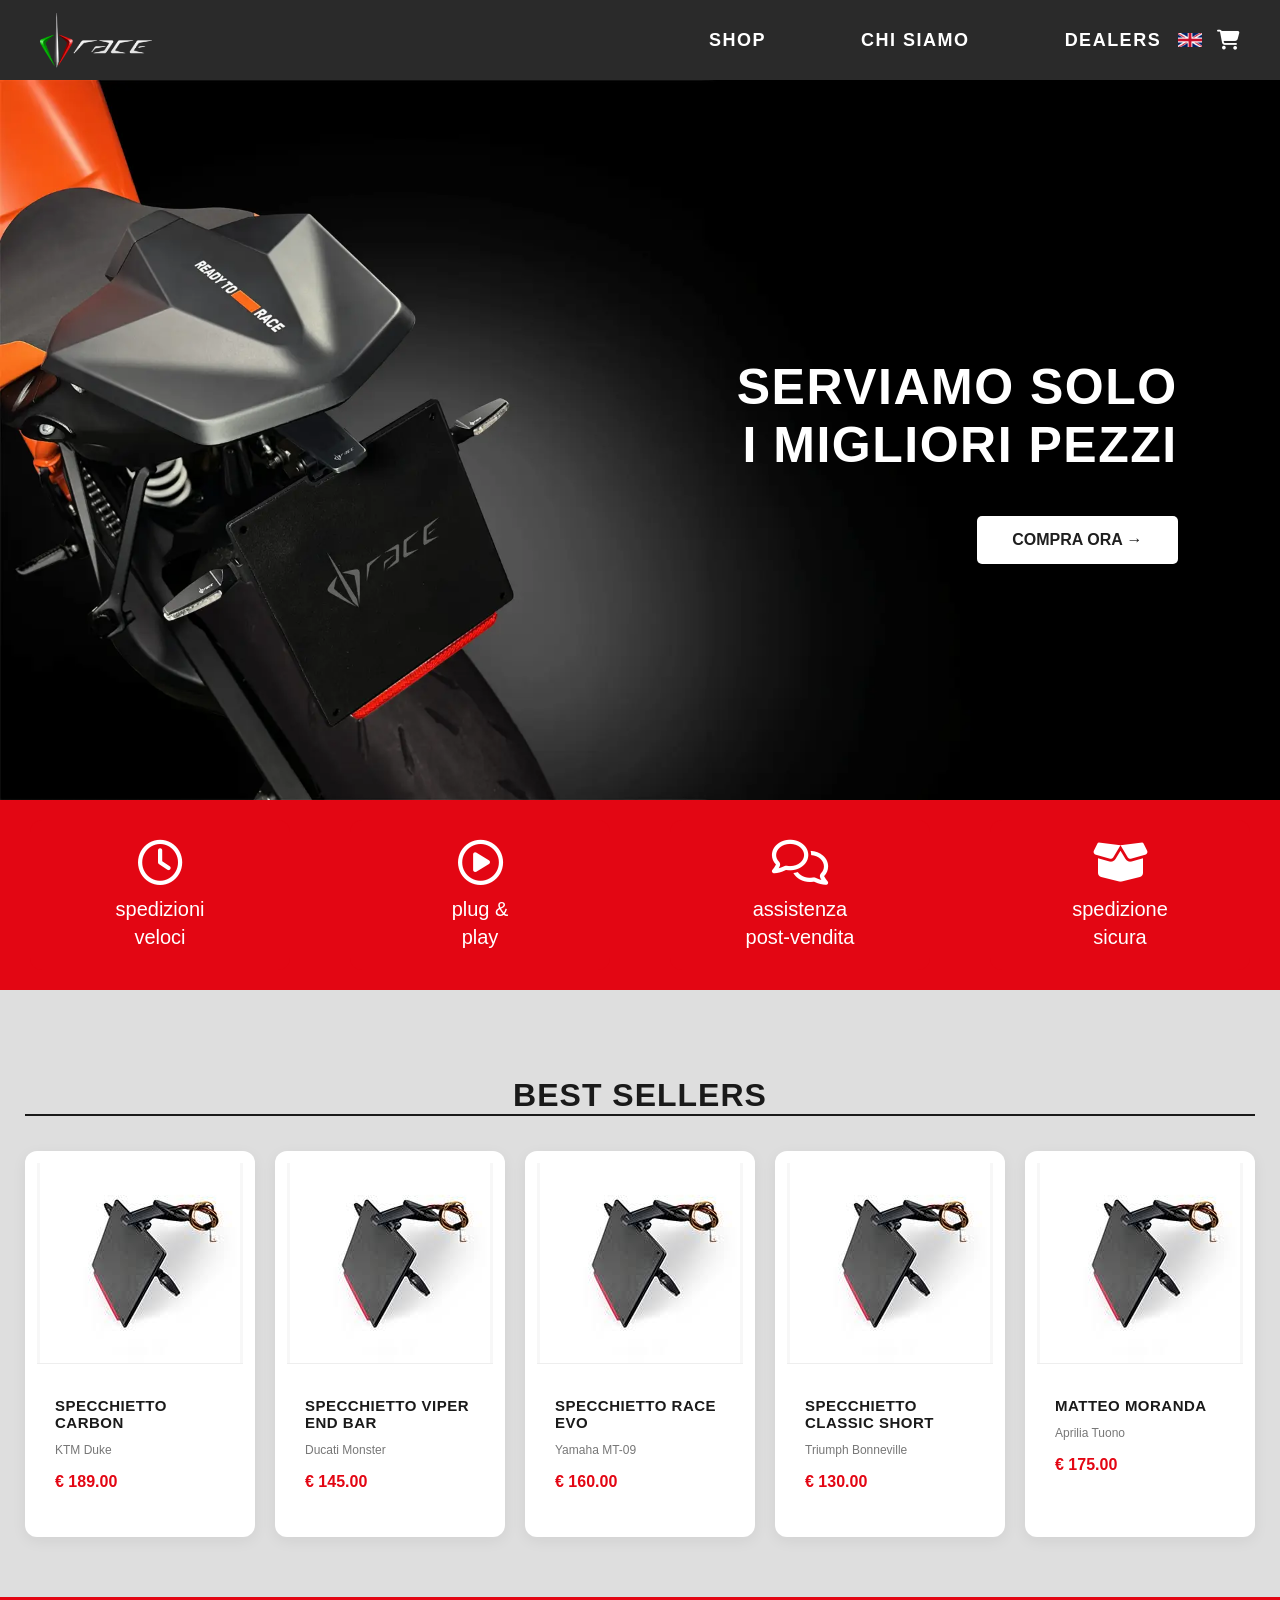
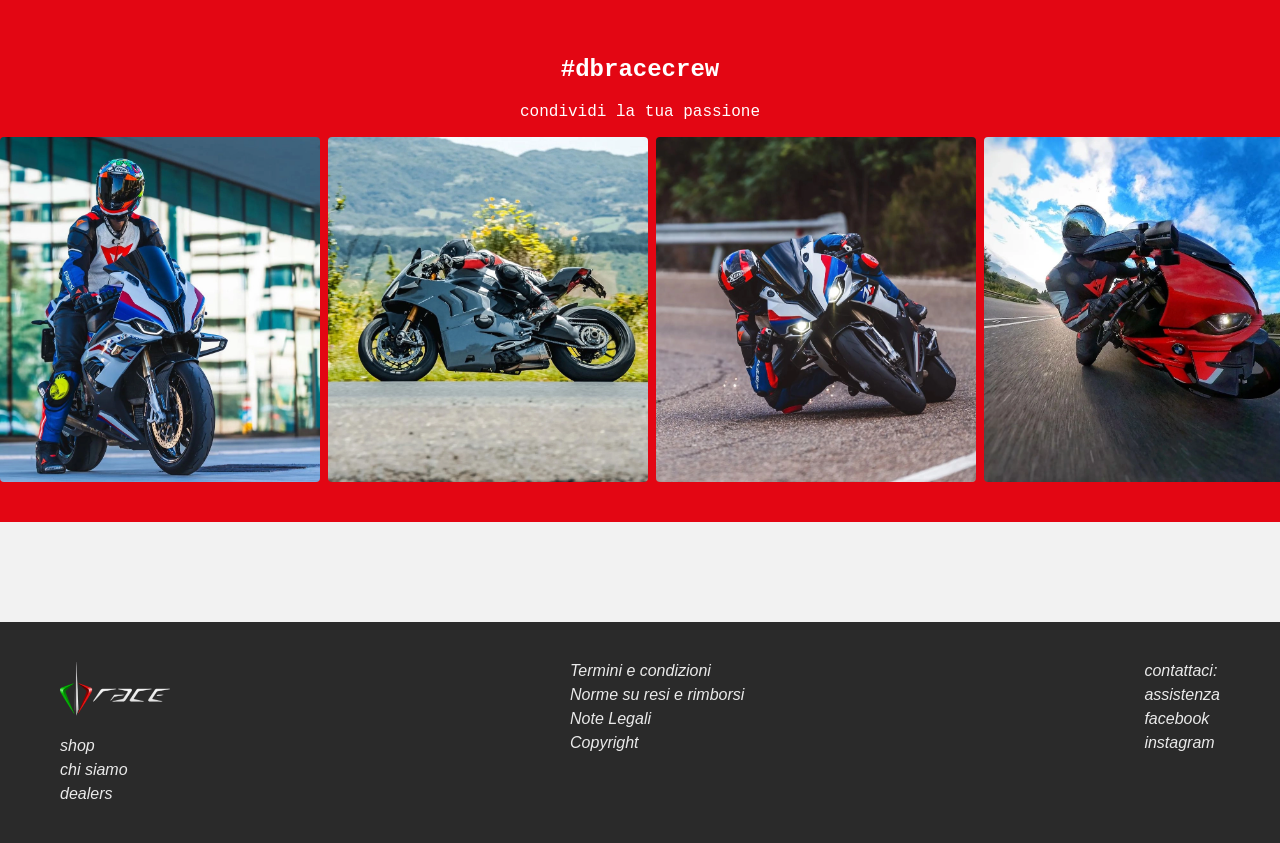
==== index.html @ 9251fe2c "Update index.html" ====
<!DOCTYPE html>
<html lang="it">

<head>
    <meta charset="UTF-8">
    <meta name="viewport" content="width=device-width, initial-scale=1.0">
    <title>DB Race Store</title>
    <link rel="stylesheet" href="style.css">
    <link rel="stylesheet" href="https://cdnjs.cloudflare.com/ajax/libs/font-awesome/6.5.1/css/all.min.css">
</head>
<style>
    /* --- BEST SELLERS (COMPLETAMENTE OTTIMIZZATI) --- */
    .best-sellers {
        background-color: #DEDEDE;
        padding: 60px 25px;
    }

    .container {
        max-width: 1600px;
        margin: 0 auto;
    }

    .best-sellers h2 {
        font-size: 32px;
        margin-bottom: 35px;
        color: #1A1A1A;
        font-weight: 800;
        text-transform: uppercase;
        letter-spacing: 1px;
        text-align: center;
        border-bottom: solid 2px;
    }

    .products-grid {
        display: grid;
        grid-template-columns: repeat(5, 1fr);
        gap: 20px;
        /* Spazio più ampio tra le card */
    }

    @media (max-width: 1024px) {
        .products-grid {
            grid-template-columns: repeat(3, 1fr);
        }
    }

    @media (max-width: 768px) {
        .products-grid {
            grid-template-columns: repeat(2, 1fr);
        }

        .hero-overlay {
            background: rgba(0, 0, 0, 0.7);
            justify-content: center;
            padding: 0;
        }

        .hero-content {
            text-align: center;
        }
    }

    .product-card {
        background-color: #FFFFFF;
        border-radius: 12px;
        /* Angoli più morbidi e moderni */
        padding: 12px;
        /* Aggiunge spazio interno per non far toccare i bordi esterni */
        display: flex;
        flex-direction: column;
        overflow: hidden;
        box-shadow: 0 4px 15px rgba(0, 0, 0, 0.06);
        /* Ombra più sfumata e realistica */
        transition: transform 0.3s cubic-bezier(0.25, 0.46, 0.45, 0.94), box-shadow 0.3s ease;
    }

    /* Effetto di sollevamento premium al passaggio del mouse */
    .product-card:hover {
        transform: translateY(-6px);
        box-shadow: 0 12px 24px rgba(0, 0, 0, 0.12);
    }

    .product-img {
        height: 200px;
        background-color: #F7F7F7;
        display: flex;
        align-items: center;
        justify-content: center;
        border-bottom: 1px solid #EEEEEE;
        overflow: hidden;
        /* Importante per non far uscire l'immagine */
    }

    .product-img img {
        max-width: 100%;
        max-height: 100%;
        object-fit: contain;
    }

    .product-info {
        padding: 18px;
        /* Più spazio interno per far respirare i testi */
    }

    .color-dots {
        display: flex;
        gap: 6px;
        margin-bottom: 12px;
    }

    .dot {
        width: 11px;
        height: 11px;
        border-radius: 50%;
        display: inline-block;
        cursor: pointer;
        border: 1px solid rgba(0, 0, 0, 0.1);
        transition: transform 0.2s ease;
    }

    .dot:hover {
        transform: scale(1.2);
    }

    .dot.red {
        background-color: #E30613;
    }

    /* Sincronizzato con il tuo rosso ufficiale */
    .dot.grey {
        background-color: #888888;
    }

    .dot.lightgrey {
        background-color: #DDDDDD;
    }

    .dot.blue {
        background-color: #5AC8FA;
    }


    .product-info h3 {
        font-size: 15px;
        text-transform: uppercase;
        /* Portato in uppercase per un look racing più aggressivo */
        font-weight: 700;
        color: #1A1A1A;
        margin-bottom: 4px;
        letter-spacing: 0.5px;
    }

    .product-info .subtitle {
        font-size: 12px;
        color: #777777;
        margin-bottom: 14px;
        font-weight: 500;
    }

    .product-info .price {
        font-size: 16px;
        /* Prezzo più grande e visibile */
        font-weight: 800;
        color: #E30613;
        /* Colore del prezzo abbinato al brand */
    }

    /* COMMUNITY */

    .community {
        background: #E30613;
        text-align: center;
        padding: 40px 0;
        overflow: hidden;
    }

    .community h2 {
        font-family: 'Courier New', Courier, monospace;
    }

    .community p {
        font-family: 'Courier New', Courier, monospace;
        color: #fff;
    }

    .carousel {
        width: 100%;
        overflow: hidden;
    }

    .carousel-track {
        display: flex;
        gap: 8px;
        width: max-content;
        animation: scroll 30s linear infinite;
    }

    .carousel-track img {
        width: 320px;
        height: 345px;
        object-fit: cover;
        border-radius: 4px;
        flex-shrink: 0;
    }

    @keyframes scroll {
        from {
            transform: translateX(0);
        }

        to {
            transform: translateX(-25%);
        }
    }
</style>

<body>

    <!-- HEADER -->
    <header>
        <a href="/"><img src="immagini/dbracelogo.png" alt="DB Race"></a>
        <nav>
            <a href="shop.html">SHOP</a>
            <a href="whoweare.html">CHI SIAMO</a>
            <a href="dealersPage.html">DEALERS</a>
        </nav>

        <div class="header-icons">
            <img src="immagini/bandiera-inglese.png" alt="EN">
            <i class="fa-solid fa-cart-shopping"></i>
        </div>
    </header>

    <!-- HERO -->
    <section class="hero">
        <div class="hero-overlay">
            <h1>
                SERVIAMO SOLO<br>
                I MIGLIORI PEZZI
            </h1>

            <a href="shop.html" class="hero-btn">
                COMPRA ORA →
            </a>
        </div>
    </section>

    <!-- FEATURES -->
    <section class="features">

        <div class="feature">
            <div class="feature-inner">

                <div class="feature-front">
                    <i class="fa-regular fa-clock"></i>
                    <p>spedizioni<br>veloci</p>
                </div>

                <div class="feature-back">
                    <p>Effettuiamo spedizioni in tutto il mondo con i migliori corrieri. Tutta la merce in stock viene
                        spedita entro le 36 ore dall'ordine.</p>
                </div>

            </div>
        </div>

        <div class="feature">
            <div class="feature-inner">

                <div class="feature-front">
                    <i class="fa-regular fa-circle-play"></i>
                    <p>plug &<br>play</p>
                </div>

                <div class="feature-back">
                    <p>Tutti i nostri prodotti sono perfettamente intercambiabili con gli originali.</p>
                </div>

            </div>
        </div>

        <div class="feature">
            <div class="feature-inner">

                <div class="feature-front">
                    <i class="fa-regular fa-comments"></i>
                    <p>assistenza<br>post-vendita</p>
                </div>

                <div class="feature-back">
                    <p>Tutta l'assistenza post vendita viene gestita direttamente dalla sede DB Race in Italia.</p>
                </div>

            </div>
        </div>

        <div class="feature">
            <div class="feature-inner">

                <div class="feature-front">
                    <i class="fa-solid fa-box-open"></i>
                    <p>spedizione<br>sicura</p>
                </div>

                <div class="feature-back">
                    <p>Tutte le nostre spedizioni, nazionale ed internazionale, sono affidate a corrieri con sistema di
                        tracciamento ed assicurazione sulla merce.</p>
                </div>

            </div>
        </div>
    </section>

    <section class="best-sellers">
        <div class="container">
            <h2>BEST SELLERS</h2>
            <div class="products-grid" id="best-sellers-container"></div>
        </div>
    </section>

    <!-- INSTAGRAM -->
    <section class="community">

        <h2>#dbracecrew</h2>
        <p>condividi la tua passione</p>

        <div class="carousel">
            <div class="carousel-track">

                <img src="immagini/fotodb1.webp" alt="">
                <img src="immagini/fotodb2.webp" alt="">
                <img src="immagini/fotodb3.webp" alt="">
                <img src="immagini/fotodb4.webp" alt="">
                <img src="immagini/fotodb5.webp" alt="">
                <img src="immagini/fotodb6.webp" alt="">
                <img src="immagini/fotodb7.webp" alt="">

                <!-- Duplico le immagini per creare il loop infinito -->
                <img src="immagini/fotodb1.webp" alt="">
                <img src="immagini/fotodb2.webp" alt="">
                <img src="immagini/fotodb3.webp" alt="">
                <img src="immagini/fotodb4.webp" alt="">
                <img src="immagini/fotodb5.webp" alt="">
                <img src="immagini/fotodb6.webp" alt="">
                <img src="immagini/fotodb7.webp" alt="">

            </div>
        </div>

    </section>

    <!-- SPACER -->
    <section class="white-space"></section>

    <!-- FOOTER -->
    <footer>
        <div class="footer-col">
            <img src="immagini/dbracelogo.png" alt="DB Race Logo">
            <a href="#">shop</a>
            <a href="#">chi siamo</a>
            <a href="#">dealers</a>
        </div>

        <div class="footer-col">
            <a href="#">Termini e condizioni</a>
            <a href="#">Norme su resi e rimborsi</a>
            <a href="#">Note Legali</a>
            <a href="#">Copyright</a>
        </div>

        <div class="footer-col">
            <span class="footer-title">contattaci:</span>
            <a href="#">assistenza</a>
            <a href="#">facebook</a>
            <a href="#">instagram</a>
        </div>
    </footer>

</body>
<script>
    window.addEventListener('DOMContentLoaded', () => {
        fetch('bestseller.json')
            .then(res => res.json())
            .then(data => {
                const bestSellers = data.slice(0, 5);
                const container = document.getElementById('best-sellers-container');

                bestSellers.forEach(p => {
                    const card = document.createElement('div');
                    card.className = 'product-card';
                    
                    // Inseriamo l'immagine come tag <img> dinamico
                    card.innerHTML = `
                        <a href="prodotto.html?id=${p.numero}&source=bestseller" style="text-decoration:none; color:inherit;">
                            <div class="product-img">
                                <img src="${p.immagine}" alt="${p.nome}" onerror="this.src='https://via.placeholder.com/200x180?text=No+Img'">
                            </div>
                            <div class="product-info">
                                <h3>${p.nome}</h3>
                                <p class="subtitle">${p.marca} ${p.modello}</p>
                                <p class="price">€ ${p.prezzo.toFixed(2)}</p>
                            </div>
                        </a>
                    `;
                    container.appendChild(card);
                });
            })
            .catch(err => console.error("Errore caricamento:", err));
    });
</script>
</html>
---- style.css ----
body {
    margin: 0;
    padding: 0;
    background: #1F1F1F;
    color: #FFFFFF;
    font-family: 'Barlow Condensed', sans-serif;
}

/* HEADER */

header {
    position: sticky;
    top: 0;
    z-index: 1000;
    background: #2A2A2A;
    height: 80px;
    display: flex;
    align-items: center;
    justify-content: space-between;
    padding: 0 40px;
}

/* LOGO */

header img {
    width: auto;
    height: 55px;
    display: block;
}

/* MENU */

nav {
    display: flex;
    flex-direction: row;
    padding-left: 45%;
    gap: 95px;
}

nav a {
    font-family: 'Barlow Condensed', sans-serif;
    font-weight: 700;             
    font-size: 18px;              
    letter-spacing: 1.5px;        
    text-transform: uppercase;    
    color: #FFFFFF;
    text-decoration: none;
    transition: 0.3s;
}
nav a:hover {
    color: #E30613;
}

/* ICONE */

.header-icons {
    display: flex;
    align-items: center;
    gap: 15px;
}

.header-icons img {
    width: 24px;
    height: auto;
    gap: 20px;
}

.header-icons i {
    color: #FFFFFF;
    font-size: 20px;
    cursor: pointer;
    transition: 0.3s;
}

.header-icons i:hover {
    color: #E30613;
}

/* HERO */

.hero {
    width: 100%;
    height: 80vh;
    min-height: 500px;
    background-image: url("immagini/porta-targa-ktm.png");
    background-size: cover;
    background-position: center;
    background-repeat: no-repeat;
    position: relative;
}

.hero-overlay {
    position:absolute;
    inset: 0;
    display: flex;
    flex-direction: column;
    justify-content: center;
    align-items: flex-end;
    text-align: right;
    padding-right: 8%;
    color: #FFFFFF;
}

.hero-overlay h1 {
    font-size: 50px;
    max-width: 600px;
    font-weight: 700;                         
    letter-spacing: 1.5px;
    font-family: 'Barlow Condensed', sans-serif;
}

.hero-btn {
    display: inline-block;
    padding: 15px 35px;
    background: #FFFFFF;
    color: #1F1F1F;
    text-decoration: none;
    font-weight: 600;
    border-radius: 5px;
    transition: .1ms;
}

.hero-btn:hover {
    background: #E30613;
    color: #FFFFFF;
}

/* FEATURES */

.features {
    background: #E30613;
    display: flex;
    justify-content: space-around;
    padding: 10px 10px;
}

.feature {
    text-align: center;
}

.feature i {
    font-size: 50px;
    color: #FFFFFF;
}

.feature p {
    font-size: 20px;
    line-height: 1.4;
    color: #FFFFFF;
}.features {
    background: #E30613;
    display: flex;
    justify-content: space-around;
    padding: 20px 10px;
    gap: 20px;
    flex-wrap: wrap;
}

/* CARD */
.feature {
    width: 260px;
    height: 150px;
    perspective: 1000px;
}

/* CONTENITORE FLIP */
.feature-inner {
    position: relative;
    width: 100%;
    height: 100%;
    transition: transform .6s;
    transform-style: preserve-3d;
}

/* HOVER FLIP */
.feature:hover .feature-inner {
    transform: rotateY(180deg);
}

/* FACCIA FRONTE/RETRO */
.feature-front,
.feature-back {
    position: absolute;
    width: 100%;
    height: 100%;
    backface-visibility: hidden;

    display: flex;
    flex-direction: column;
    justify-content: center;
    align-items: center;

    border-radius: 12px;
    color: white;
    text-align: center;
}

/* FRONTE */
.feature-front {
    background: #E30613;
}

/* RETRO */
.feature-back {
    background: #b805114d;
    transform: rotateY(180deg);
    padding: 15px;
    box-sizing: border-box;
}

/* ICONE */
.feature-front i {
    font-size: 45px;
    margin-bottom: 10px;
}

/* TESTI */
.feature-front p,
.feature-back p {
    margin: 0;
}

/* WHITE SECTION */

.white-space {
    background: #F2F2F2;
    height: 100px;
}

/* FOOTER */

footer {
    background: #2A2A2A;
    padding: 40px 60px;
    display: flex;
    justify-content: space-between;
    font-family: sans-serif;
}

.footer-col {
    display: flex;
    flex-direction: column;
    gap: 6px;
    text-align: left;
}

.footer-col img {
    width: 110px;
    height: auto;
    margin-bottom: 15px;
}

.footer-col a,
.footer-col .footer-title {
    color: #FFFFFF;
    text-decoration: none;
    font-size: 16px;
    font-style: italic;
    opacity: 0.9;
}

.footer-col a:hover {
    color: #E30613;
    opacity: 1;
    text-decoration: underline;
}

/* RESPONSIVE */

@media (max-width:768px) {

    .hero {
        height: 60vh;
        min-height: 400px;
    }

    .hero-overlay h1 {
        font-size: 2rem;
    }

    .hero-btn {
        padding: 12px 24px;
    }
}
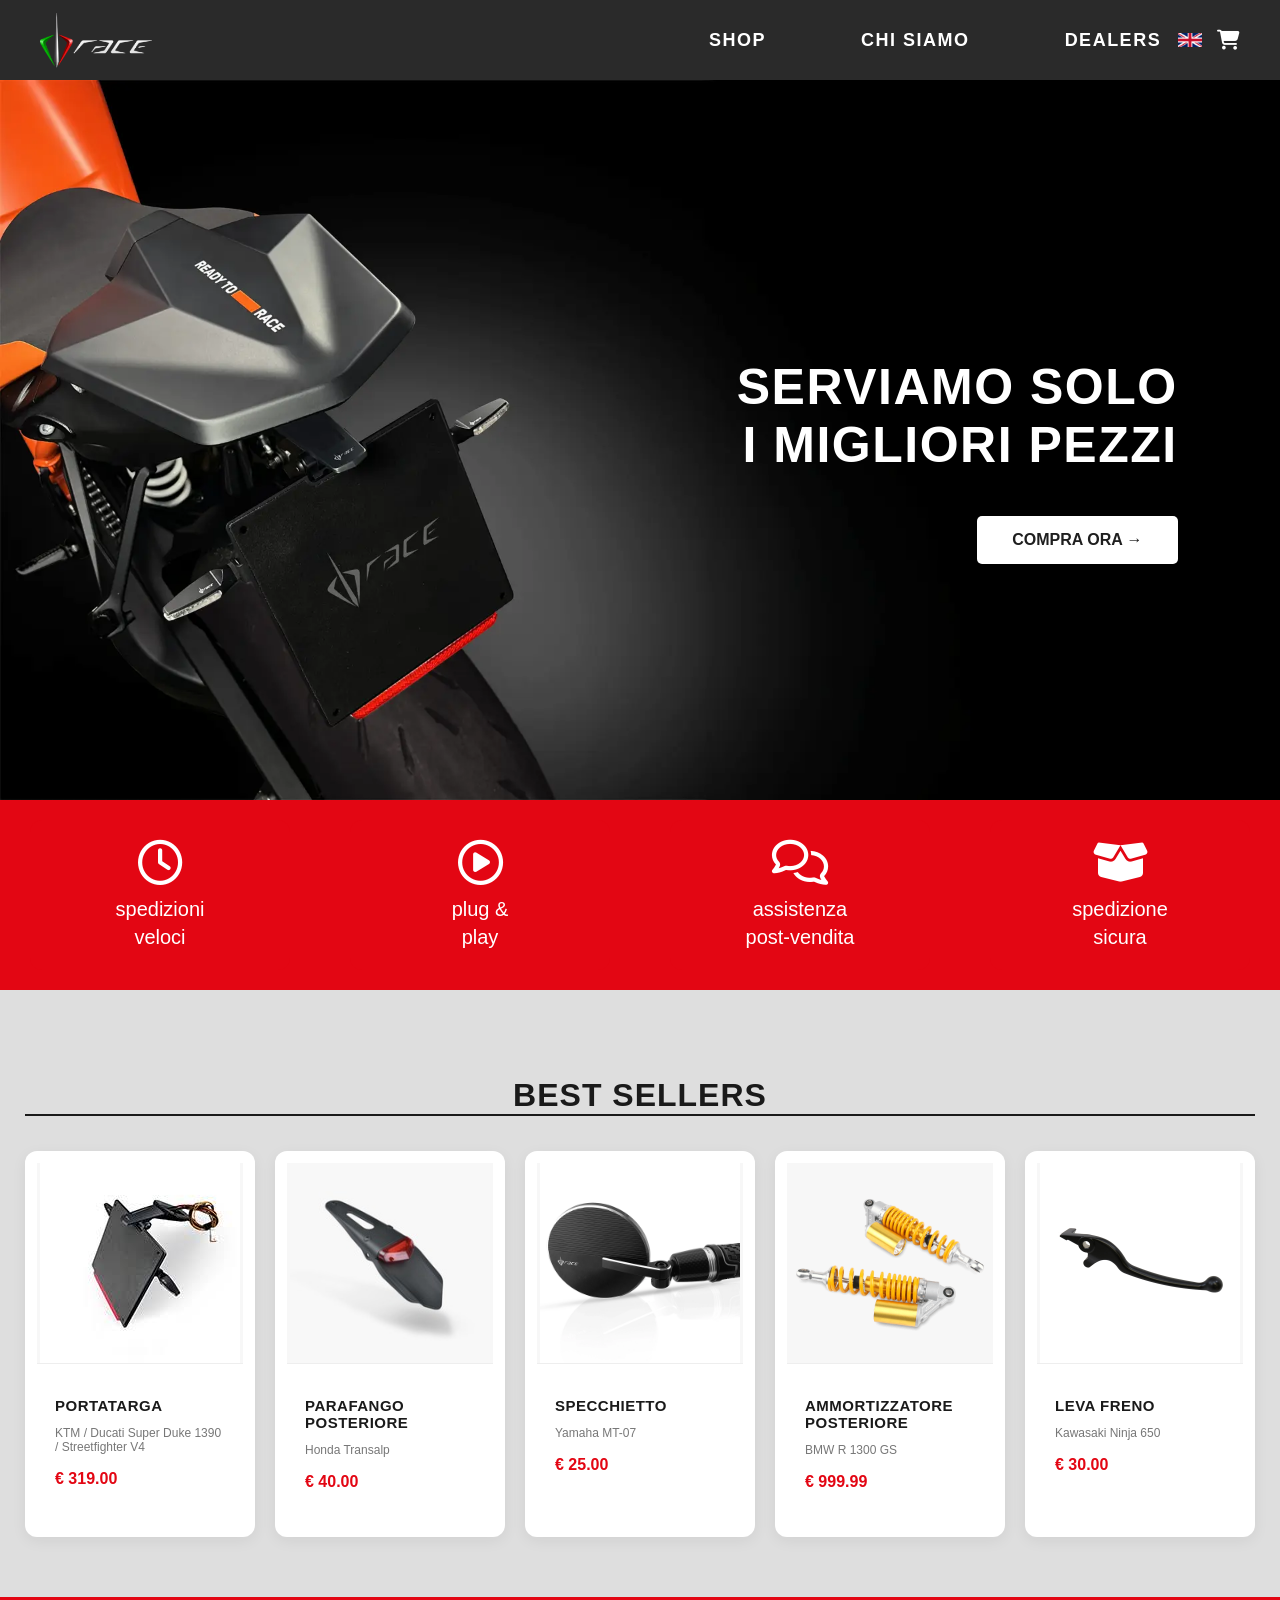
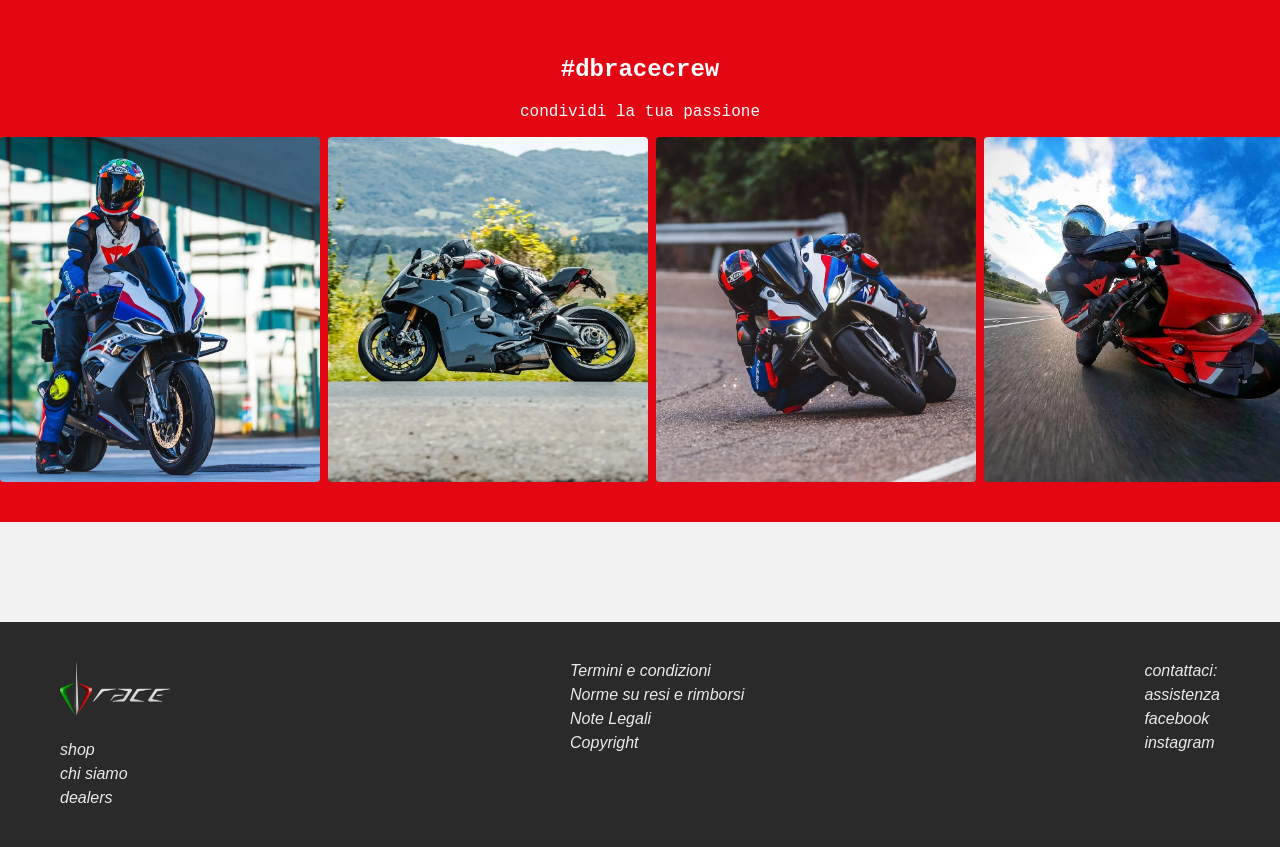
==== commit 031f87fe: "Refactor index.html structure and styles" ====
--- a/index.html
+++ b/index.html
@@ -9,209 +9,196 @@
     <link rel="stylesheet" href="https://cdnjs.cloudflare.com/ajax/libs/font-awesome/6.5.1/css/all.min.css">
 </head>
 <style>
-    /* --- BEST SELLERS (COMPLETAMENTE OTTIMIZZATI) --- */
-    .best-sellers {
-        background-color: #DEDEDE;
-        padding: 60px 25px;
-    }
-
-    .container {
-        max-width: 1600px;
-        margin: 0 auto;
-    }
-
-    .best-sellers h2 {
-        font-size: 32px;
-        margin-bottom: 35px;
-        color: #1A1A1A;
-        font-weight: 800;
-        text-transform: uppercase;
-        letter-spacing: 1px;
+/* --- BEST SELLERS (COMPLETAMENTE OTTIMIZZATI) --- */
+.best-sellers {
+    background-color: #DEDEDE;
+    padding: 60px 25px;
+}
+
+.container {
+    max-width: 1600px;
+    margin: 0 auto;
+}
+
+.best-sellers h2 {
+    font-size: 32px;
+    margin-bottom: 35px;
+    color: #1A1A1A;
+    font-weight: 800;
+    text-transform: uppercase;
+    letter-spacing: 1px;
+    text-align: center;
+    border-bottom: solid 2px;
+}
+
+.products-grid {
+    display: grid;
+    grid-template-columns: repeat(5, 1fr);
+    gap: 20px;
+}
+
+@media (max-width: 1024px) {
+    .products-grid {
+        grid-template-columns: repeat(3, 1fr);
+    }
+}
+
+@media (max-width: 768px) {
+    .products-grid {
+        grid-template-columns: repeat(2, 1fr);
+    }
+
+    .hero-overlay {
+        background: rgba(0, 0, 0, 0.7);
+        justify-content: center;
+        padding: 0;
+    }
+
+    .hero-content {
         text-align: center;
-        border-bottom: solid 2px;
-    }
-
-    .products-grid {
-        display: grid;
-        grid-template-columns: repeat(5, 1fr);
-        gap: 20px;
-        /* Spazio più ampio tra le card */
-    }
-
-    @media (max-width: 1024px) {
-        .products-grid {
-            grid-template-columns: repeat(3, 1fr);
-        }
-    }
-
-    @media (max-width: 768px) {
-        .products-grid {
-            grid-template-columns: repeat(2, 1fr);
-        }
-
-        .hero-overlay {
-            background: rgba(0, 0, 0, 0.7);
-            justify-content: center;
-            padding: 0;
-        }
-
-        .hero-content {
-            text-align: center;
-        }
-    }
-
-    .product-card {
-        background-color: #FFFFFF;
-        border-radius: 12px;
-        /* Angoli più morbidi e moderni */
-        padding: 12px;
-        /* Aggiunge spazio interno per non far toccare i bordi esterni */
-        display: flex;
-        flex-direction: column;
-        overflow: hidden;
-        box-shadow: 0 4px 15px rgba(0, 0, 0, 0.06);
-        /* Ombra più sfumata e realistica */
-        transition: transform 0.3s cubic-bezier(0.25, 0.46, 0.45, 0.94), box-shadow 0.3s ease;
-    }
-
-    /* Effetto di sollevamento premium al passaggio del mouse */
-    .product-card:hover {
-        transform: translateY(-6px);
-        box-shadow: 0 12px 24px rgba(0, 0, 0, 0.12);
-    }
-
-    .product-img {
-        height: 200px;
-        background-color: #F7F7F7;
-        display: flex;
-        align-items: center;
-        justify-content: center;
-        border-bottom: 1px solid #EEEEEE;
-        overflow: hidden;
-        /* Importante per non far uscire l'immagine */
-    }
-
-    .product-img img {
-        max-width: 100%;
-        max-height: 100%;
-        object-fit: contain;
-    }
-
-    .product-info {
-        padding: 18px;
-        /* Più spazio interno per far respirare i testi */
-    }
-
-    .color-dots {
-        display: flex;
-        gap: 6px;
-        margin-bottom: 12px;
-    }
-
-    .dot {
-        width: 11px;
-        height: 11px;
-        border-radius: 50%;
-        display: inline-block;
-        cursor: pointer;
-        border: 1px solid rgba(0, 0, 0, 0.1);
-        transition: transform 0.2s ease;
-    }
-
-    .dot:hover {
-        transform: scale(1.2);
-    }
-
-    .dot.red {
-        background-color: #E30613;
-    }
-
-    /* Sincronizzato con il tuo rosso ufficiale */
-    .dot.grey {
-        background-color: #888888;
-    }
-
-    .dot.lightgrey {
-        background-color: #DDDDDD;
-    }
-
-    .dot.blue {
-        background-color: #5AC8FA;
-    }
-
-
-    .product-info h3 {
-        font-size: 15px;
-        text-transform: uppercase;
-        /* Portato in uppercase per un look racing più aggressivo */
-        font-weight: 700;
-        color: #1A1A1A;
-        margin-bottom: 4px;
-        letter-spacing: 0.5px;
-    }
-
-    .product-info .subtitle {
-        font-size: 12px;
-        color: #777777;
-        margin-bottom: 14px;
-        font-weight: 500;
-    }
-
-    .product-info .price {
-        font-size: 16px;
-        /* Prezzo più grande e visibile */
-        font-weight: 800;
-        color: #E30613;
-        /* Colore del prezzo abbinato al brand */
-    }
-
-    /* COMMUNITY */
-
-    .community {
-        background: #E30613;
-        text-align: center;
-        padding: 40px 0;
-        overflow: hidden;
-    }
-
-    .community h2 {
-        font-family: 'Courier New', Courier, monospace;
-    }
-
-    .community p {
-        font-family: 'Courier New', Courier, monospace;
-        color: #fff;
-    }
-
-    .carousel {
-        width: 100%;
-        overflow: hidden;
-    }
-
-    .carousel-track {
-        display: flex;
-        gap: 8px;
-        width: max-content;
-        animation: scroll 30s linear infinite;
-    }
-
-    .carousel-track img {
-        width: 320px;
-        height: 345px;
-        object-fit: cover;
-        border-radius: 4px;
-        flex-shrink: 0;
-    }
-
-    @keyframes scroll {
-        from {
-            transform: translateX(0);
-        }
-
-        to {
-            transform: translateX(-25%);
-        }
-    }
+    }
+}
+
+/* CARD */
+.product-card {
+    background-color: #FFFFFF;
+    border-radius: 12px;
+    padding: 12px;
+    display: flex;
+    flex-direction: column;
+    overflow: hidden;
+    box-shadow: 0 4px 15px rgba(0, 0, 0, 0.06);
+    transition: transform 0.3s cubic-bezier(0.25, 0.46, 0.45, 0.94),
+                box-shadow 0.3s ease;
+}
+
+/* hover */
+.product-card:hover {
+    transform: translateY(-6px);
+    box-shadow: 0 12px 24px rgba(0, 0, 0, 0.12);
+}
+
+/* 🔥 AGGIUNTA IMPORTANTE: LINK CARD CLICCABILE */
+.product-card a {
+    display: block;
+    text-decoration: none;
+    color: inherit;
+}
+
+/* IMMAGINE */
+.product-img {
+    height: 200px;
+    background-color: #F7F7F7;
+    display: flex;
+    align-items: center;
+    justify-content: center;
+    border-bottom: 1px solid #EEEEEE;
+    overflow: hidden;
+}
+
+.product-img img {
+    max-width: 100%;
+    max-height: 100%;
+    object-fit: contain;
+}
+
+/* INFO */
+.product-info {
+    padding: 18px;
+}
+
+.color-dots {
+    display: flex;
+    gap: 6px;
+    margin-bottom: 12px;
+}
+
+.dot {
+    width: 11px;
+    height: 11px;
+    border-radius: 50%;
+    display: inline-block;
+    cursor: pointer;
+    border: 1px solid rgba(0, 0, 0, 0.1);
+    transition: transform 0.2s ease;
+}
+
+.dot:hover {
+    transform: scale(1.2);
+}
+
+.dot.red { background-color: #E30613; }
+.dot.grey { background-color: #888888; }
+.dot.lightgrey { background-color: #DDDDDD; }
+.dot.blue { background-color: #5AC8FA; }
+
+.product-info h3 {
+    font-size: 15px;
+    text-transform: uppercase;
+    font-weight: 700;
+    color: #1A1A1A;
+    margin-bottom: 4px;
+    letter-spacing: 0.5px;
+}
+
+.product-info .subtitle {
+    font-size: 12px;
+    color: #777777;
+    margin-bottom: 14px;
+    font-weight: 500;
+}
+
+.product-info .price {
+    font-size: 16px;
+    font-weight: 800;
+    color: #E30613;
+}
+
+/* COMMUNITY */
+.community {
+    background: #E30613;
+    text-align: center;
+    padding: 40px 0;
+    overflow: hidden;
+}
+
+.community h2 {
+    font-family: 'Courier New', Courier, monospace;
+}
+
+.community p {
+    font-family: 'Courier New', Courier, monospace;
+    color: #fff;
+}
+
+.carousel {
+    width: 100%;
+    overflow: hidden;
+}
+
+.carousel-track {
+    display: flex;
+    gap: 8px;
+    width: max-content;
+    animation: scroll 30s linear infinite;
+}
+
+.carousel-track img {
+    width: 320px;
+    height: 345px;
+    object-fit: cover;
+    border-radius: 4px;
+    flex-shrink: 0;
+}
+
+@keyframes scroll {
+    from {
+        transform: translateX(0);
+    }
+    to {
+        transform: translateX(-25%);
+    }
+}
 </style>
 
 <body>
@@ -227,7 +214,10 @@
 
         <div class="header-icons">
             <img src="immagini/bandiera-inglese.png" alt="EN">
-            <i class="fa-solid fa-cart-shopping"></i>
+            <a href="cart.html" class="cart-link">
+                <i class="fa-solid fa-cart-shopping"></i>
+                <span class="cart-count" id="cart-count">0</span>
+            </a>
         </div>
     </header>
 
@@ -245,6 +235,32 @@
         </div>
     </section>
 
+    <script>
+        const CART_KEY = 'dbrace-cart';
+
+        function updateCartBadge() {
+            const cart = JSON.parse(localStorage.getItem(CART_KEY) || '[]');
+            const count = cart.reduce((sum, item) => sum + (item.quantita || 1), 0);
+            const badge = document.getElementById('cart-count');
+            if (badge) {
+                badge.textContent = count;
+                badge.style.display = count > 0 ? 'flex' : 'none';
+            }
+        }
+
+        function syncCartBadge() {
+            updateCartBadge();
+        }
+
+        window.addEventListener('DOMContentLoaded', syncCartBadge);
+        window.addEventListener('pageshow', syncCartBadge);
+        window.addEventListener('storage', (event) => {
+            if (event.key === CART_KEY) {
+                syncCartBadge();
+            }
+        });
+    </script>
+
     <!-- FEATURES -->
     <section class="features">
 
@@ -309,6 +325,7 @@
 
             </div>
         </div>
+
     </section>
 
     <section class="best-sellers">
@@ -355,10 +372,10 @@
     <!-- FOOTER -->
     <footer>
         <div class="footer-col">
-            <img src="immagini/dbracelogo.png" alt="DB Race Logo">
-            <a href="#">shop</a>
-            <a href="#">chi siamo</a>
-            <a href="#">dealers</a>
+            <a href="index.html"><img src="immagini/dbracelogo.png" alt="DB Race Logo"></a>
+            <a href="shop.html">shop</a>
+            <a href="whoweare.html">chi siamo</a>
+            <a href="dealersPage.html">dealers</a>
         </div>
 
         <div class="footer-col">
@@ -379,33 +396,36 @@
 </body>
 <script>
     window.addEventListener('DOMContentLoaded', () => {
-        fetch('bestseller.json')
-            .then(res => res.json())
-            .then(data => {
-                const bestSellers = data.slice(0, 5);
-                const container = document.getElementById('best-sellers-container');
-
-                bestSellers.forEach(p => {
-                    const card = document.createElement('div');
-                    card.className = 'product-card';
-                    
-                    // Inseriamo l'immagine come tag <img> dinamico
-                    card.innerHTML = `
-                        <a href="prodotto.html?id=${p.numero}&source=bestseller" style="text-decoration:none; color:inherit;">
-                            <div class="product-img">
-                                <img src="${p.immagine}" alt="${p.nome}" onerror="this.src='https://via.placeholder.com/200x180?text=No+Img'">
-                            </div>
-                            <div class="product-info">
-                                <h3>${p.nome}</h3>
-                                <p class="subtitle">${p.marca} ${p.modello}</p>
-                                <p class="price">€ ${p.prezzo.toFixed(2)}</p>
-                            </div>
-                        </a>
-                    `;
-                    container.appendChild(card);
-                });
-            })
-            .catch(err => console.error("Errore caricamento:", err));
-    });
+    fetch('bestseller.json')
+        .then(res => res.json())
+        .then(data => {
+            const container = document.getElementById('best-sellers-container');
+
+            data.slice(0, 5).forEach(p => {
+                const card = document.createElement('div');
+                card.className = 'product-card';
+
+                card.innerHTML = `
+                    <a href="prodotto.html?id=${p.numero}&source=bestseller">
+                        
+                        <div class="product-img">
+                            <img src="${p.immagine}" alt="${p.nome}"
+                            onerror="this.src='https://via.placeholder.com/200x180?text=No+Img'">
+                        </div>
+
+                        <div class="product-info">
+                            <h3>${p.nome}</h3>
+                            <p class="subtitle">${p.marca} ${p.modello}</p>
+                            <p class="price">€ ${Number(p.prezzo).toFixed(2)}</p>
+                        </div>
+
+                    </a>
+                `;
+
+                container.appendChild(card);
+            });
+        })
+        .catch(err => console.error("Errore caricamento:", err));
+});
 </script>
 </html>
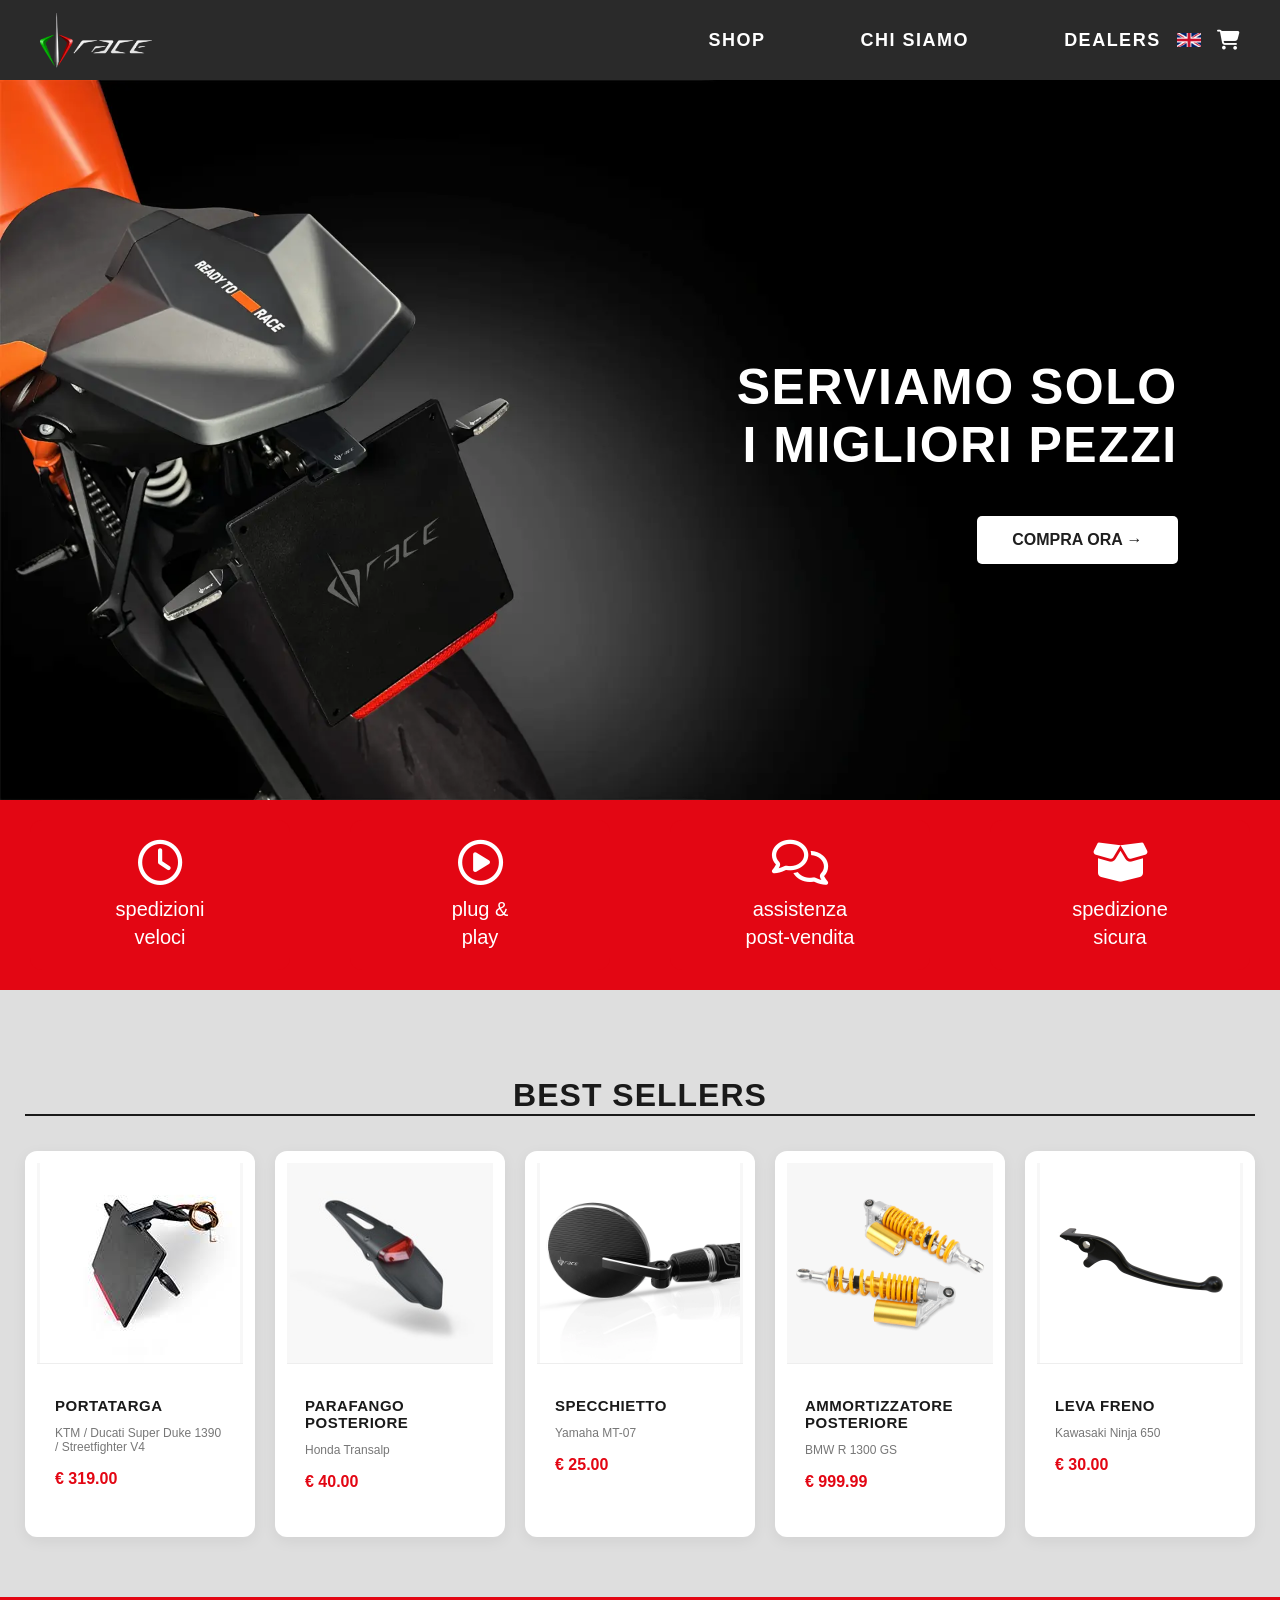
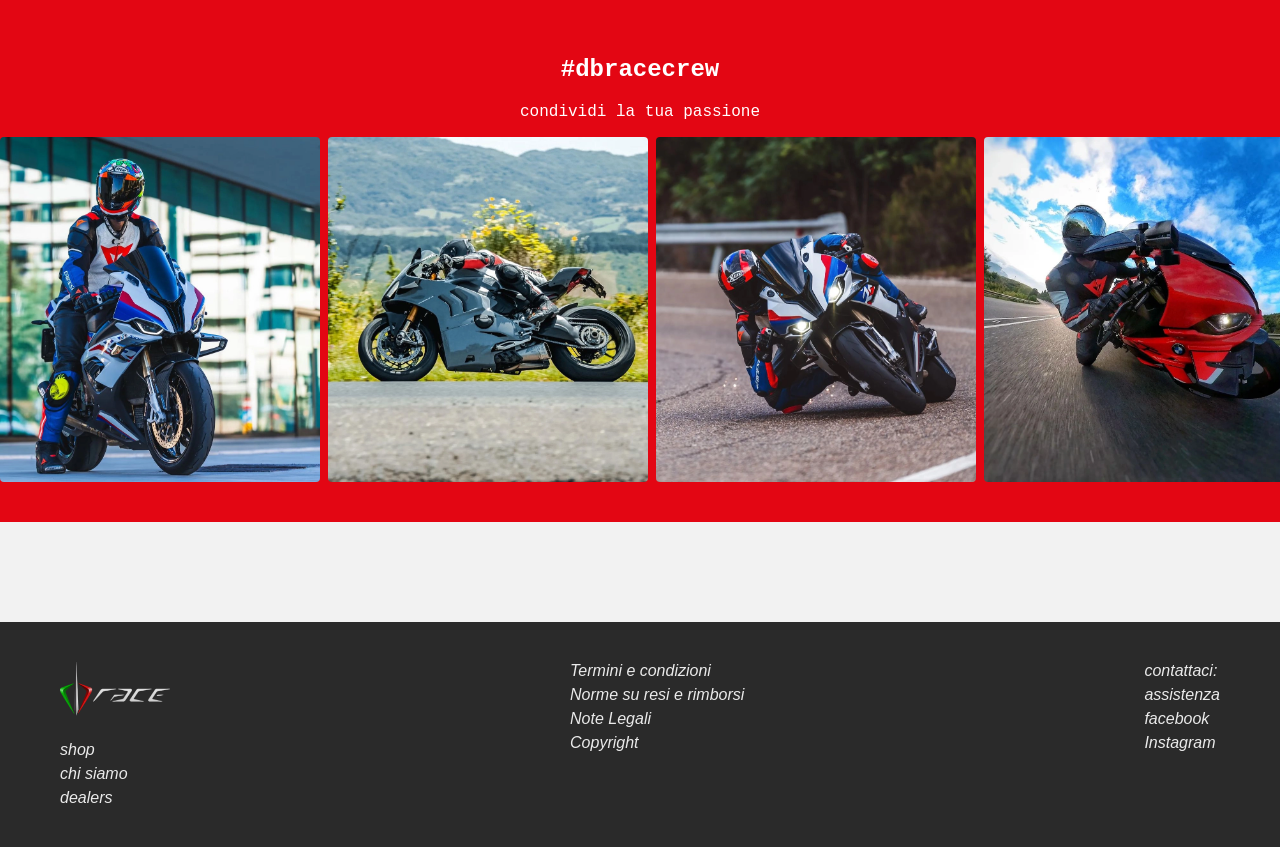
==== commit 5c4d74cd: "Update index.html" ====
--- a/index.html
+++ b/index.html
@@ -376,20 +376,19 @@
             <a href="shop.html">shop</a>
             <a href="whoweare.html">chi siamo</a>
             <a href="dealersPage.html">dealers</a>
-        </div>
-
+
+        </div>
         <div class="footer-col">
             <a href="#">Termini e condizioni</a>
             <a href="#">Norme su resi e rimborsi</a>
             <a href="#">Note Legali</a>
             <a href="#">Copyright</a>
         </div>
-
         <div class="footer-col">
             <span class="footer-title">contattaci:</span>
             <a href="#">assistenza</a>
-            <a href="#">facebook</a>
-            <a href="#">instagram</a>
+            <a href="https://www.facebook.com/DB.RACE.official/reels/" target="_blank" rel="noopener noreferrer">facebook</a>
+            <a href="https://www.instagram.com/db.race/" target="_blank" rel="noopener noreferrer">Instagram</a>
         </div>
     </footer>
 
--- a/style.css
+++ b/style.css
@@ -65,6 +65,10 @@
     gap: 20px;
 }
 
+.header-icons a {
+    text-decoration: none;
+}
+
 .header-icons i {
     color: #FFFFFF;
     font-size: 20px;
@@ -74,6 +78,36 @@
 
 .header-icons i:hover {
     color: #E30613;
+}
+
+.cart-link {
+    position: relative;
+    display: inline-flex;
+    align-items: center;
+    justify-content: center;
+    width: 24px;
+    height: 24px;
+}
+
+.cart-count {
+    position: absolute;
+    top: 0;
+    right: 0;
+    transform: translate(35%, -35%);
+    background: #E30613;
+    color: #FFFFFF;
+    font-size: 11px;
+    font-weight: 700;
+    min-width: 18px;
+    height: 18px;
+    line-height: 1;
+    border-radius: 999px;
+    display: flex;
+    align-items: center;
+    justify-content: center;
+    padding: 0 5px;
+    box-sizing: border-box;
+    z-index: 2;
 }
 
 /* HERO */
@@ -159,7 +193,7 @@
 /* CARD */
 .feature {
     width: 260px;
-    height: 150px;
+    min-height: 150px;
     perspective: 1000px;
 }
 
@@ -167,7 +201,7 @@
 .feature-inner {
     position: relative;
     width: 100%;
-    height: 100%;
+    min-height: 150px;
     transition: transform .6s;
     transform-style: preserve-3d;
 }
@@ -183,6 +217,7 @@
     position: absolute;
     width: 100%;
     height: 100%;
+    min-height: 150px;
     backface-visibility: hidden;
 
     display: flex;
@@ -193,6 +228,7 @@
     border-radius: 12px;
     color: white;
     text-align: center;
+    box-sizing: border-box;
 }
 
 /* FRONTE */
@@ -204,8 +240,9 @@
 .feature-back {
     background: #b805114d;
     transform: rotateY(180deg);
-    padding: 15px;
+    padding: 12px 10px;
     box-sizing: border-box;
+    overflow: hidden;
 }
 
 /* ICONE */
@@ -218,6 +255,13 @@
 .feature-front p,
 .feature-back p {
     margin: 0;
+    max-width: 100%;
+}
+
+.feature-back p {
+    font-size: 14px;
+    line-height: 1.25;
+    overflow-wrap: anywhere;
 }
 
 /* WHITE SECTION */
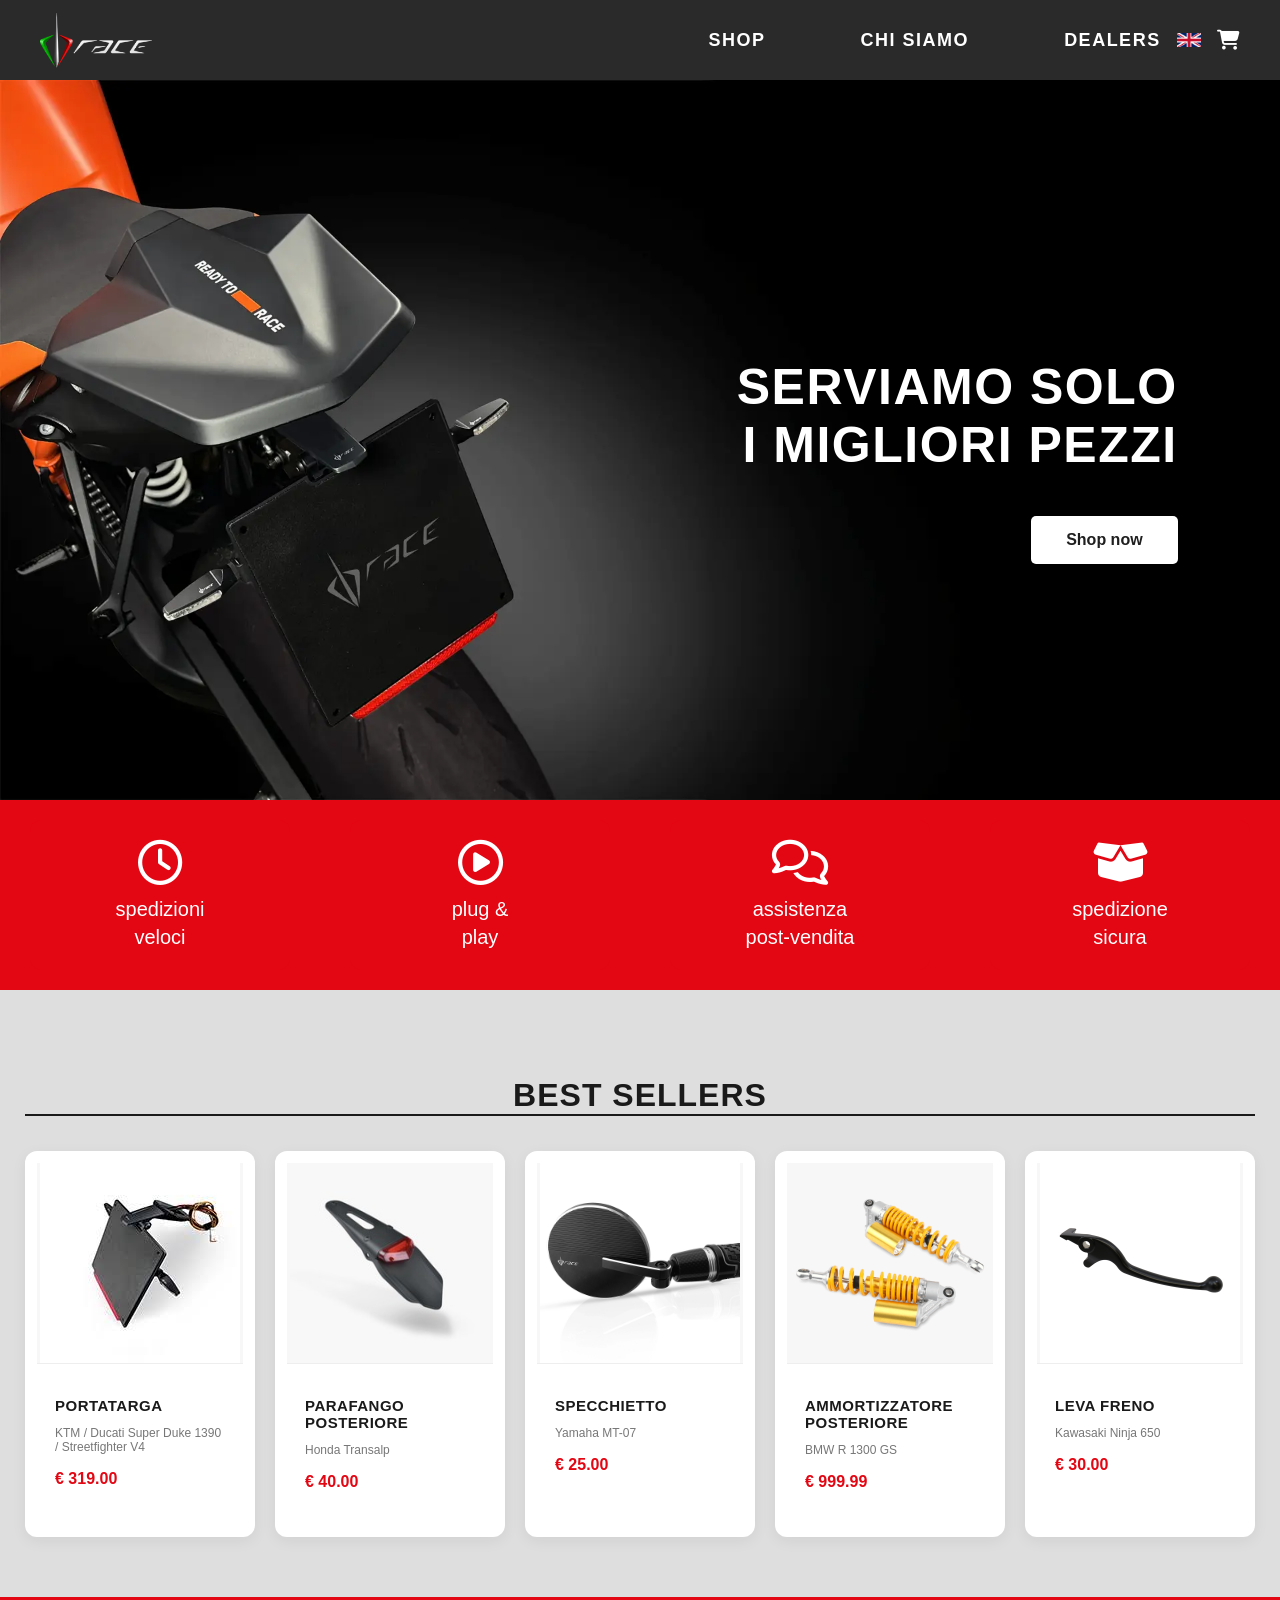
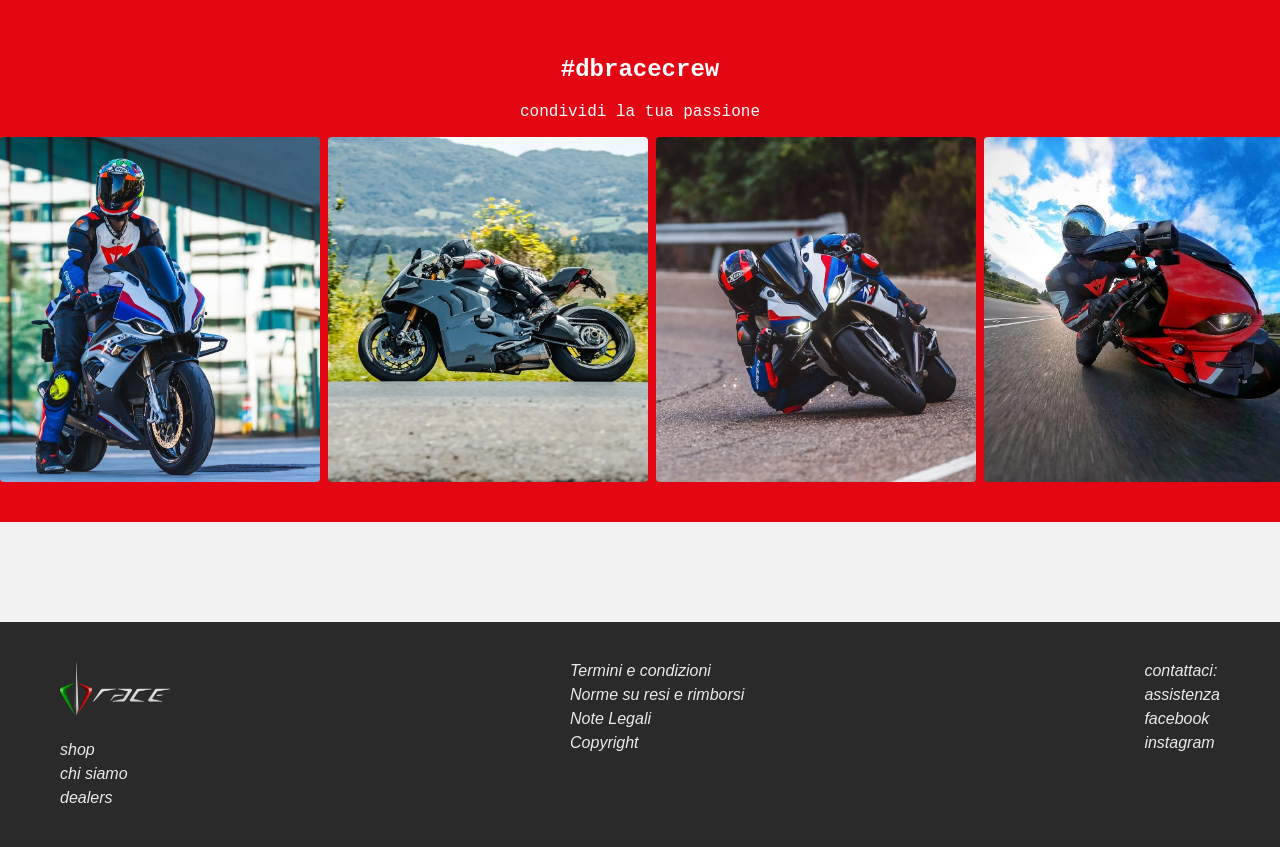
==== commit 8680b352: "Add files via upload" ====
--- a/index.html
+++ b/index.html
@@ -7,198 +7,211 @@
     <title>DB Race Store</title>
     <link rel="stylesheet" href="style.css">
     <link rel="stylesheet" href="https://cdnjs.cloudflare.com/ajax/libs/font-awesome/6.5.1/css/all.min.css">
+    <script src="./fetchTranslation.js" type="text/javascript" defer></script>
 </head>
 <style>
-/* --- BEST SELLERS (COMPLETAMENTE OTTIMIZZATI) --- */
-.best-sellers {
-    background-color: #DEDEDE;
-    padding: 60px 25px;
-}
-
-.container {
-    max-width: 1600px;
-    margin: 0 auto;
-}
-
-.best-sellers h2 {
-    font-size: 32px;
-    margin-bottom: 35px;
-    color: #1A1A1A;
-    font-weight: 800;
-    text-transform: uppercase;
-    letter-spacing: 1px;
-    text-align: center;
-    border-bottom: solid 2px;
-}
-
-.products-grid {
-    display: grid;
-    grid-template-columns: repeat(5, 1fr);
-    gap: 20px;
-}
-
-@media (max-width: 1024px) {
+    /* --- BEST SELLERS (COMPLETAMENTE OTTIMIZZATI) --- */
+    .best-sellers {
+        background-color: #DEDEDE;
+        padding: 60px 25px;
+    }
+
+    .container {
+        max-width: 1600px;
+        margin: 0 auto;
+    }
+
+    .best-sellers h2 {
+        font-size: 32px;
+        margin-bottom: 35px;
+        color: #1A1A1A;
+        font-weight: 800;
+        text-transform: uppercase;
+        letter-spacing: 1px;
+        text-align: center;
+        border-bottom: solid 2px;
+    }
+
     .products-grid {
-        grid-template-columns: repeat(3, 1fr);
-    }
-}
-
-@media (max-width: 768px) {
-    .products-grid {
-        grid-template-columns: repeat(2, 1fr);
-    }
-
-    .hero-overlay {
-        background: rgba(0, 0, 0, 0.7);
+        display: grid;
+        grid-template-columns: repeat(5, 1fr);
+        gap: 20px;
+    }
+
+    @media (max-width: 1024px) {
+        .products-grid {
+            grid-template-columns: repeat(3, 1fr);
+        }
+    }
+
+    @media (max-width: 768px) {
+        .products-grid {
+            grid-template-columns: repeat(2, 1fr);
+        }
+
+        .hero-overlay {
+            background: rgba(0, 0, 0, 0.7);
+            justify-content: center;
+            padding: 0;
+        }
+
+        .hero-content {
+            text-align: center;
+        }
+    }
+
+    /* CARD */
+    .product-card {
+        background-color: #FFFFFF;
+        border-radius: 12px;
+        padding: 12px;
+        display: flex;
+        flex-direction: column;
+        overflow: hidden;
+        box-shadow: 0 4px 15px rgba(0, 0, 0, 0.06);
+        transition: transform 0.3s cubic-bezier(0.25, 0.46, 0.45, 0.94),
+            box-shadow 0.3s ease;
+    }
+
+    /* hover */
+    .product-card:hover {
+        transform: translateY(-6px);
+        box-shadow: 0 12px 24px rgba(0, 0, 0, 0.12);
+    }
+
+    /* 🔥🔥🔥🔥🔥🔥🔥🔥🔥🔥🔥🔥🔥🔥🔥🔥🔥🔥🔥🔥🔥🔥🔥🔥🔥🔥🔥🔥🔥🔥🔥🔥🔥🔥🔥🔥🔥🔥🔥 AGGIUNTA IMPORTANTE: LINK CARD CLICCABILE */
+    .product-card a {
+        display: block;
+        text-decoration: none;
+        color: inherit;
+    }
+
+    /* IMMAGINE */
+    .product-img {
+        height: 200px;
+        background-color: #F7F7F7;
+        display: flex;
+        align-items: center;
         justify-content: center;
-        padding: 0;
-    }
-
-    .hero-content {
+        border-bottom: 1px solid #EEEEEE;
+        overflow: hidden;
+    }
+
+    .product-img img {
+        max-width: 100%;
+        max-height: 100%;
+        object-fit: contain;
+    }
+
+    /* INFO */
+    .product-info {
+        padding: 18px;
+    }
+
+    .color-dots {
+        display: flex;
+        gap: 6px;
+        margin-bottom: 12px;
+    }
+
+    .dot {
+        width: 11px;
+        height: 11px;
+        border-radius: 50%;
+        display: inline-block;
+        cursor: pointer;
+        border: 1px solid rgba(0, 0, 0, 0.1);
+        transition: transform 0.2s ease;
+    }
+
+    .dot:hover {
+        transform: scale(1.2);
+    }
+
+    .dot.red {
+        background-color: #E30613;
+    }
+
+    .dot.grey {
+        background-color: #888888;
+    }
+
+    .dot.lightgrey {
+        background-color: #DDDDDD;
+    }
+
+    .dot.blue {
+        background-color: #5AC8FA;
+    }
+
+    .product-info h3 {
+        font-size: 15px;
+        text-transform: uppercase;
+        font-weight: 700;
+        color: #1A1A1A;
+        margin-bottom: 4px;
+        letter-spacing: 0.5px;
+    }
+
+    .product-info .subtitle {
+        font-size: 12px;
+        color: #777777;
+        margin-bottom: 14px;
+        font-weight: 500;
+    }
+
+    .product-info .price {
+        font-size: 16px;
+        font-weight: 800;
+        color: #E30613;
+    }
+
+    /* COMMUNITY */
+    .community {
+        background: #E30613;
         text-align: center;
-    }
-}
-
-/* CARD */
-.product-card {
-    background-color: #FFFFFF;
-    border-radius: 12px;
-    padding: 12px;
-    display: flex;
-    flex-direction: column;
-    overflow: hidden;
-    box-shadow: 0 4px 15px rgba(0, 0, 0, 0.06);
-    transition: transform 0.3s cubic-bezier(0.25, 0.46, 0.45, 0.94),
-                box-shadow 0.3s ease;
-}
-
-/* hover */
-.product-card:hover {
-    transform: translateY(-6px);
-    box-shadow: 0 12px 24px rgba(0, 0, 0, 0.12);
-}
-
-/* 🔥 AGGIUNTA IMPORTANTE: LINK CARD CLICCABILE */
-.product-card a {
-    display: block;
-    text-decoration: none;
-    color: inherit;
-}
-
-/* IMMAGINE */
-.product-img {
-    height: 200px;
-    background-color: #F7F7F7;
-    display: flex;
-    align-items: center;
-    justify-content: center;
-    border-bottom: 1px solid #EEEEEE;
-    overflow: hidden;
-}
-
-.product-img img {
-    max-width: 100%;
-    max-height: 100%;
-    object-fit: contain;
-}
-
-/* INFO */
-.product-info {
-    padding: 18px;
-}
-
-.color-dots {
-    display: flex;
-    gap: 6px;
-    margin-bottom: 12px;
-}
-
-.dot {
-    width: 11px;
-    height: 11px;
-    border-radius: 50%;
-    display: inline-block;
-    cursor: pointer;
-    border: 1px solid rgba(0, 0, 0, 0.1);
-    transition: transform 0.2s ease;
-}
-
-.dot:hover {
-    transform: scale(1.2);
-}
-
-.dot.red { background-color: #E30613; }
-.dot.grey { background-color: #888888; }
-.dot.lightgrey { background-color: #DDDDDD; }
-.dot.blue { background-color: #5AC8FA; }
-
-.product-info h3 {
-    font-size: 15px;
-    text-transform: uppercase;
-    font-weight: 700;
-    color: #1A1A1A;
-    margin-bottom: 4px;
-    letter-spacing: 0.5px;
-}
-
-.product-info .subtitle {
-    font-size: 12px;
-    color: #777777;
-    margin-bottom: 14px;
-    font-weight: 500;
-}
-
-.product-info .price {
-    font-size: 16px;
-    font-weight: 800;
-    color: #E30613;
-}
-
-/* COMMUNITY */
-.community {
-    background: #E30613;
-    text-align: center;
-    padding: 40px 0;
-    overflow: hidden;
-}
-
-.community h2 {
-    font-family: 'Courier New', Courier, monospace;
-}
-
-.community p {
-    font-family: 'Courier New', Courier, monospace;
-    color: #fff;
-}
-
-.carousel {
-    width: 100%;
-    overflow: hidden;
-}
-
-.carousel-track {
-    display: flex;
-    gap: 8px;
-    width: max-content;
-    animation: scroll 30s linear infinite;
-}
-
-.carousel-track img {
-    width: 320px;
-    height: 345px;
-    object-fit: cover;
-    border-radius: 4px;
-    flex-shrink: 0;
-}
-
-@keyframes scroll {
-    from {
-        transform: translateX(0);
-    }
-    to {
-        transform: translateX(-25%);
-    }
-}
+        padding: 40px 0;
+        overflow: hidden;
+    }
+
+    .community h2 {
+        font-family: 'Courier New', Courier, monospace;
+    }
+
+    .community p {
+        font-family: 'Courier New', Courier, monospace;
+        color: #fff;
+    }
+
+    .carousel {
+        width: 100%;
+        overflow: hidden;
+    }
+
+    .carousel-track {
+        display: flex;
+        gap: 8px;
+        width: max-content;
+        animation: scroll 30s linear infinite;
+    }
+
+    .carousel-track img {
+        width: 320px;
+        height: 345px;
+        object-fit: cover;
+        border-radius: 4px;
+        flex-shrink: 0;
+    }
+
+    @keyframes scroll {
+        from {
+            transform: translateX(0);
+        }
+
+        to {
+            transform: translateX(-25%);
+        }
+    }
 </style>
 
 <body>
@@ -229,9 +242,7 @@
                 I MIGLIORI PEZZI
             </h1>
 
-            <a href="shop.html" class="hero-btn">
-                COMPRA ORA →
-            </a>
+            <a href="shop.html" class="hero-btn" id="shopNow"></a>
         </div>
     </section>
 
@@ -376,35 +387,36 @@
             <a href="shop.html">shop</a>
             <a href="whoweare.html">chi siamo</a>
             <a href="dealersPage.html">dealers</a>
-
-        </div>
+        </div>
+
         <div class="footer-col">
             <a href="#">Termini e condizioni</a>
             <a href="#">Norme su resi e rimborsi</a>
             <a href="#">Note Legali</a>
             <a href="#">Copyright</a>
         </div>
+
         <div class="footer-col">
             <span class="footer-title">contattaci:</span>
             <a href="#">assistenza</a>
-            <a href="https://www.facebook.com/DB.RACE.official/reels/" target="_blank" rel="noopener noreferrer">facebook</a>
-            <a href="https://www.instagram.com/db.race/" target="_blank" rel="noopener noreferrer">Instagram</a>
+            <a href="#">facebook</a>
+            <a href="#">instagram</a>
         </div>
     </footer>
 
 </body>
 <script>
     window.addEventListener('DOMContentLoaded', () => {
-    fetch('bestseller.json')
-        .then(res => res.json())
-        .then(data => {
-            const container = document.getElementById('best-sellers-container');
-
-            data.slice(0, 5).forEach(p => {
-                const card = document.createElement('div');
-                card.className = 'product-card';
-
-                card.innerHTML = `
+        fetch('bestseller.json')
+            .then(res => res.json())
+            .then(data => {
+                const container = document.getElementById('best-sellers-container');
+
+                data.slice(0, 5).forEach(p => {
+                    const card = document.createElement('div');
+                    card.className = 'product-card';
+
+                    card.innerHTML = `
                     <a href="prodotto.html?id=${p.numero}&source=bestseller">
                         
                         <div class="product-img">
@@ -421,10 +433,11 @@
                     </a>
                 `;
 
-                container.appendChild(card);
-            });
-        })
-        .catch(err => console.error("Errore caricamento:", err));
-});
+                    container.appendChild(card);
+                });
+            })
+            .catch(err => console.error("Errore caricamento:", err));
+    });
 </script>
-</html>
+
+</html>
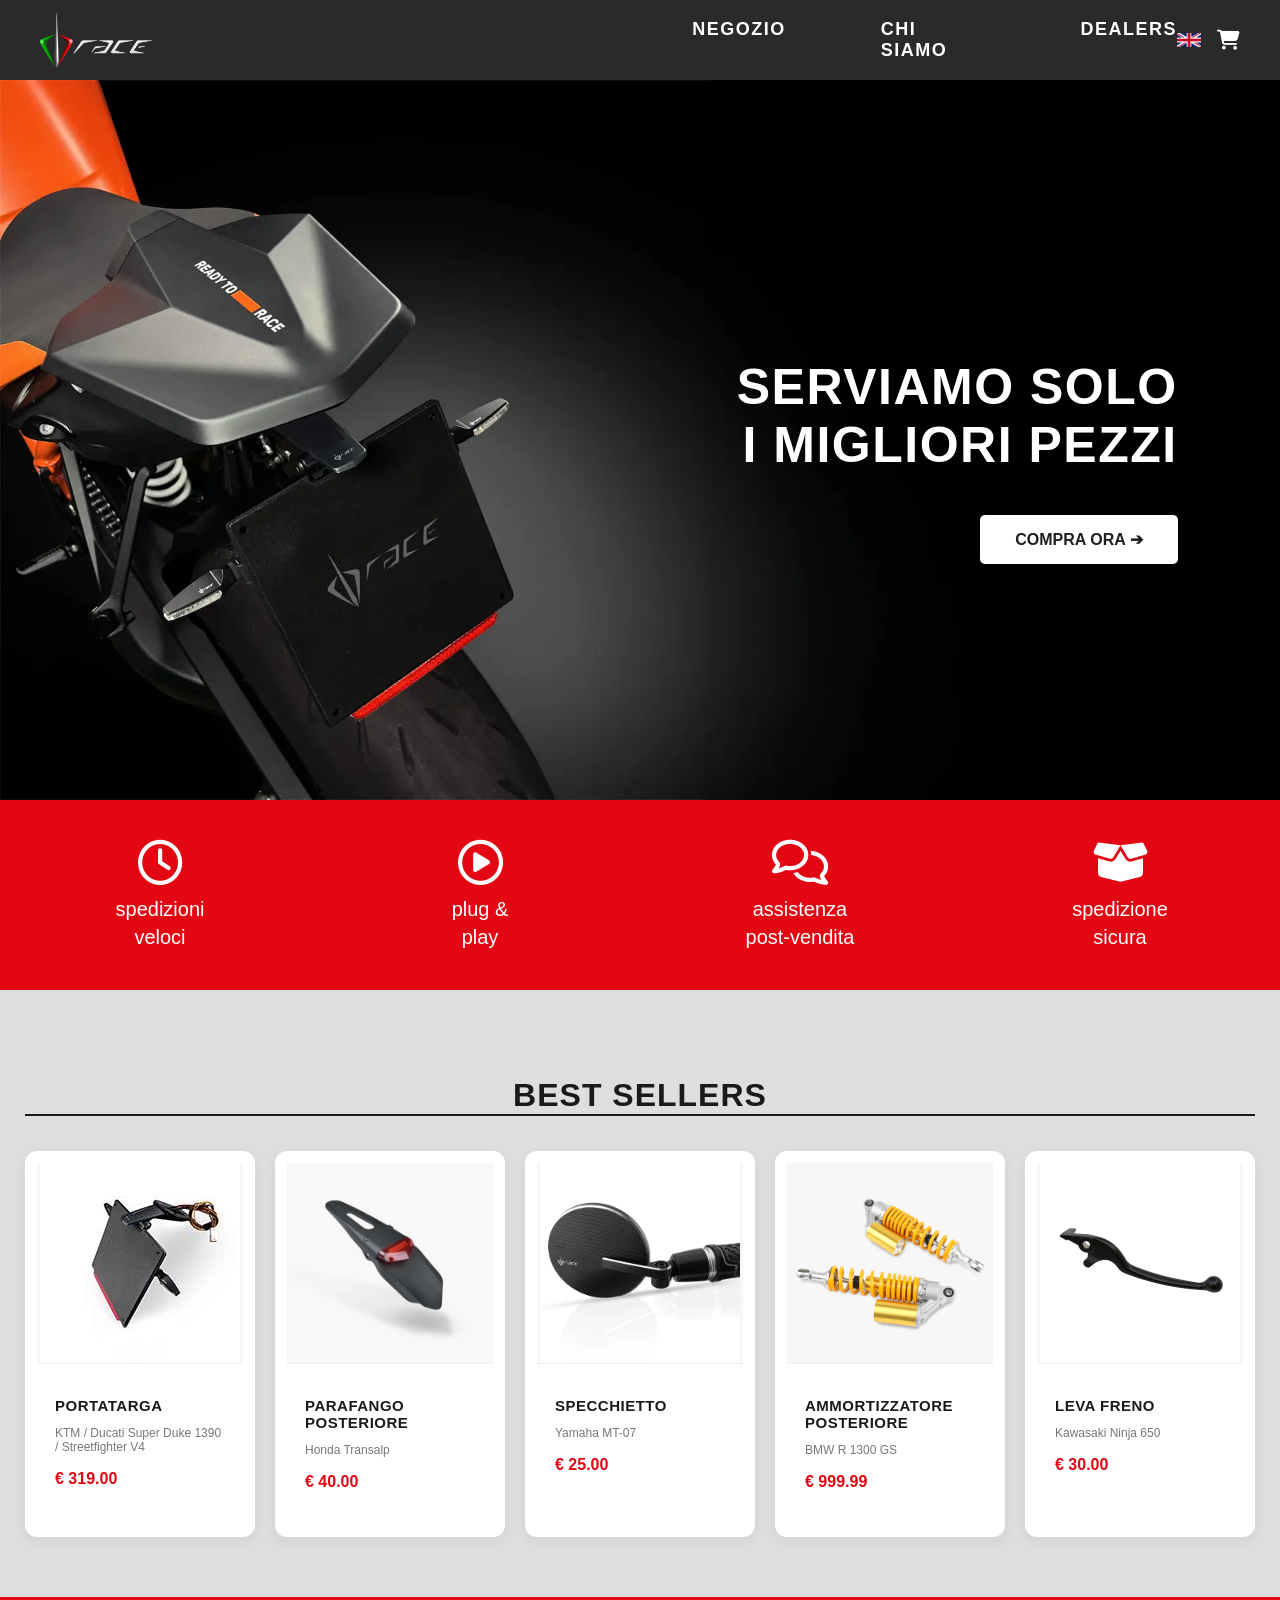
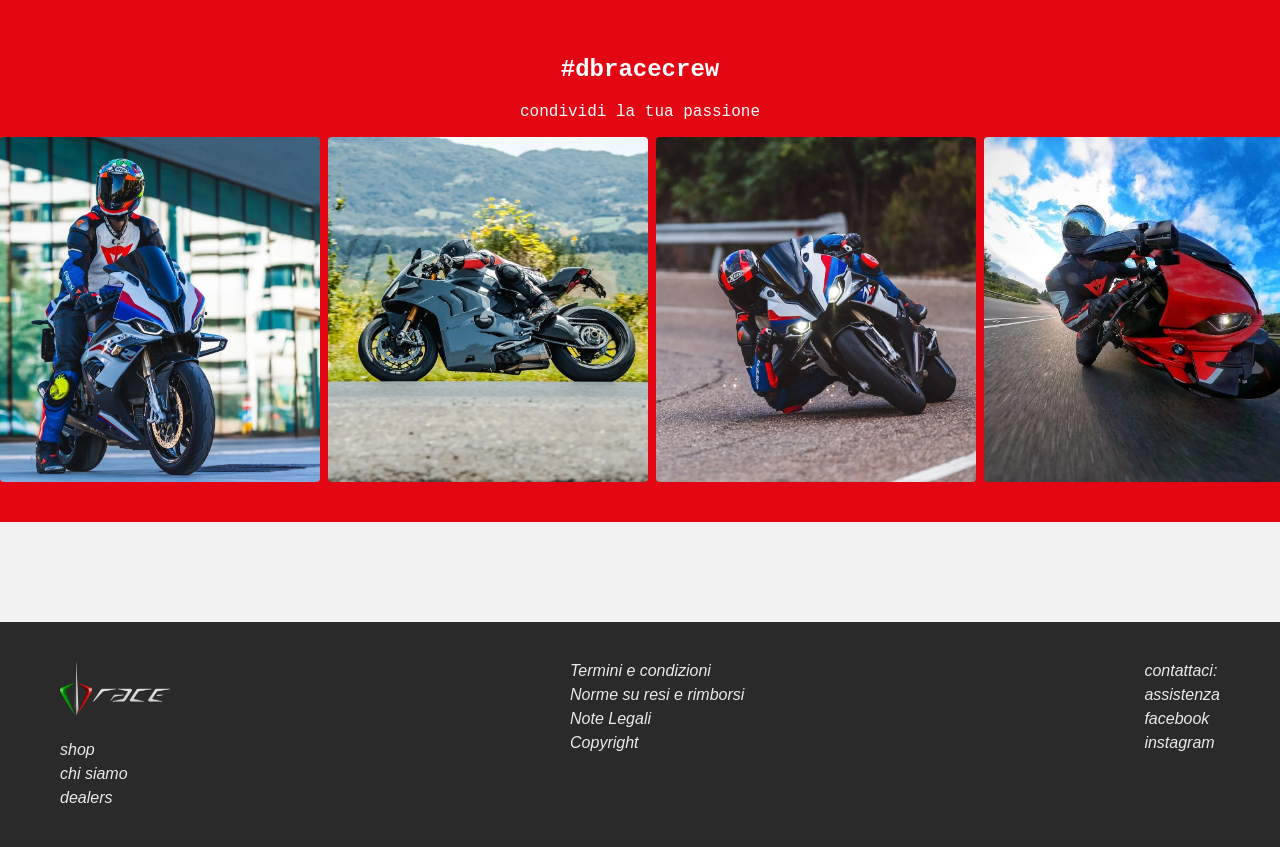
==== commit 1b27190d: "Update index.html" ====
--- a/index.html
+++ b/index.html
@@ -219,14 +219,15 @@
     <!-- HEADER -->
     <header>
         <a href="/"><img src="immagini/dbracelogo.png" alt="DB Race"></a>
+        <!-- NAV -->
         <nav>
-            <a href="shop.html">SHOP</a>
-            <a href="whoweare.html">CHI SIAMO</a>
-            <a href="dealersPage.html">DEALERS</a>
+            <a href="shop.html" id="navShop">SHOP</a>
+            <a href="whoweare.html" id="navWhoWeAre">CHI SIAMO</a>
+            <a href="dealersPage.html" id="navDealers">DEALERS</a>
         </nav>
 
         <div class="header-icons">
-            <img src="immagini/bandiera-inglese.png" alt="EN">
+            <img id="languageFlag" src="immagini/bandiera-inglese.png" alt="EN">
             <a href="cart.html" class="cart-link">
                 <i class="fa-solid fa-cart-shopping"></i>
                 <span class="cart-count" id="cart-count">0</span>
@@ -237,7 +238,7 @@
     <!-- HERO -->
     <section class="hero">
         <div class="hero-overlay">
-            <h1>
+            <h1 id="heroTitle">
                 SERVIAMO SOLO<br>
                 I MIGLIORI PEZZI
             </h1>
@@ -280,12 +281,14 @@
 
                 <div class="feature-front">
                     <i class="fa-regular fa-clock"></i>
-                    <p>spedizioni<br>veloci</p>
+                    <p id="featureFastShippingTitle">spedizioni<br>veloci</p>
                 </div>
 
                 <div class="feature-back">
-                    <p>Effettuiamo spedizioni in tutto il mondo con i migliori corrieri. Tutta la merce in stock viene
-                        spedita entro le 36 ore dall'ordine.</p>
+                    <p id="featureFastShippingDesc">
+                        Effettuiamo spedizioni in tutto il mondo con i migliori corrieri.
+                        Tutta la merce in stock viene spedita entro le 36 ore dall'ordine.
+                    </p>
                 </div>
 
             </div>
@@ -296,11 +299,12 @@
 
                 <div class="feature-front">
                     <i class="fa-regular fa-circle-play"></i>
-                    <p>plug &<br>play</p>
+                    <p id="featurePlugPlayTitle">plug &<br>play</p>
                 </div>
 
                 <div class="feature-back">
-                    <p>Tutti i nostri prodotti sono perfettamente intercambiabili con gli originali.</p>
+                    <p id="featurePlugPlayDesc">
+                        Tutti i nostri prodotti sono perfettamente intercambiabili con gli originali.</p>
                 </div>
 
             </div>
@@ -311,13 +315,13 @@
 
                 <div class="feature-front">
                     <i class="fa-regular fa-comments"></i>
-                    <p>assistenza<br>post-vendita</p>
+                    <p id="featureSupportTitle">assistenza<br>post-vendita</p>
                 </div>
 
                 <div class="feature-back">
-                    <p>Tutta l'assistenza post vendita viene gestita direttamente dalla sede DB Race in Italia.</p>
-                </div>
-
+                    <p id="featureSupportDesc">
+                        Tutta l'assistenza post vendita viene gestita direttamente dalla sede DB Race in Italia.</p>
+                </div>
             </div>
         </div>
 
@@ -326,12 +330,13 @@
 
                 <div class="feature-front">
                     <i class="fa-solid fa-box-open"></i>
-                    <p>spedizione<br>sicura</p>
+                    <p id="featureSafeShippingTitle">spedizione<br>sicura</p>
                 </div>
 
                 <div class="feature-back">
-                    <p>Tutte le nostre spedizioni, nazionale ed internazionale, sono affidate a corrieri con sistema di
-                        tracciamento ed assicurazione sulla merce.</p>
+                    <p id="featureSafeShippingDesc">
+                        Tutte le nostre spedizioni, nazionale ed internazionale, sono affidate a corrieri con
+                        sistema di tracciamento ed assicurazione sulla merce.</p>
                 </div>
 
             </div>
@@ -341,7 +346,7 @@
 
     <section class="best-sellers">
         <div class="container">
-            <h2>BEST SELLERS</h2>
+            <h2 id="bestSellersTitle">BEST SELLERS</h2>
             <div class="products-grid" id="best-sellers-container"></div>
         </div>
     </section>
@@ -350,7 +355,9 @@
     <section class="community">
 
         <h2>#dbracecrew</h2>
-        <p>condividi la tua passione</p>
+        <p id="communitySubtitle">
+            condividi la tua passione
+        </p>
 
         <div class="carousel">
             <div class="carousel-track">
@@ -384,23 +391,25 @@
     <footer>
         <div class="footer-col">
             <a href="index.html"><img src="immagini/dbracelogo.png" alt="DB Race Logo"></a>
-            <a href="shop.html">shop</a>
-            <a href="whoweare.html">chi siamo</a>
-            <a href="dealersPage.html">dealers</a>
+            <a href="shop.html" id="footerShop">shop</a>
+            <a href="whoweare.html" id="footerWhoWeAre">chi siamo</a>
+            <a href="dealersPage.html" id="footerDealers">dealers</a>
         </div>
 
         <div class="footer-col">
-            <a href="#">Termini e condizioni</a>
-            <a href="#">Norme su resi e rimborsi</a>
-            <a href="#">Note Legali</a>
-            <a href="#">Copyright</a>
+            <a href="#" id="footerTerms">Termini e condizioni</a>
+            <a href="#" id="footerRefunds">Norme su resi e rimborsi</a>
+            <a href="#" id="footerLegal">Note Legali</a>
+            <a href="#" id="footerCopyright"> Copyright</a>
         </div>
 
         <div class="footer-col">
-            <span class="footer-title">contattaci:</span>
-            <a href="#">assistenza</a>
-            <a href="#">facebook</a>
-            <a href="#">instagram</a>
+            <span class="footer-title" id="footerContactTitle">
+                contattaci:
+            </span>
+            <a href="#" id="footerSupport">assistenza</a>
+            <a href="#" id="footerFacebook">facebook</a>
+            <a href="#" id="footerInstagram">instagram</a>
         </div>
     </footer>
 
@@ -440,4 +449,4 @@
     });
 </script>
 
-</html>+</html>
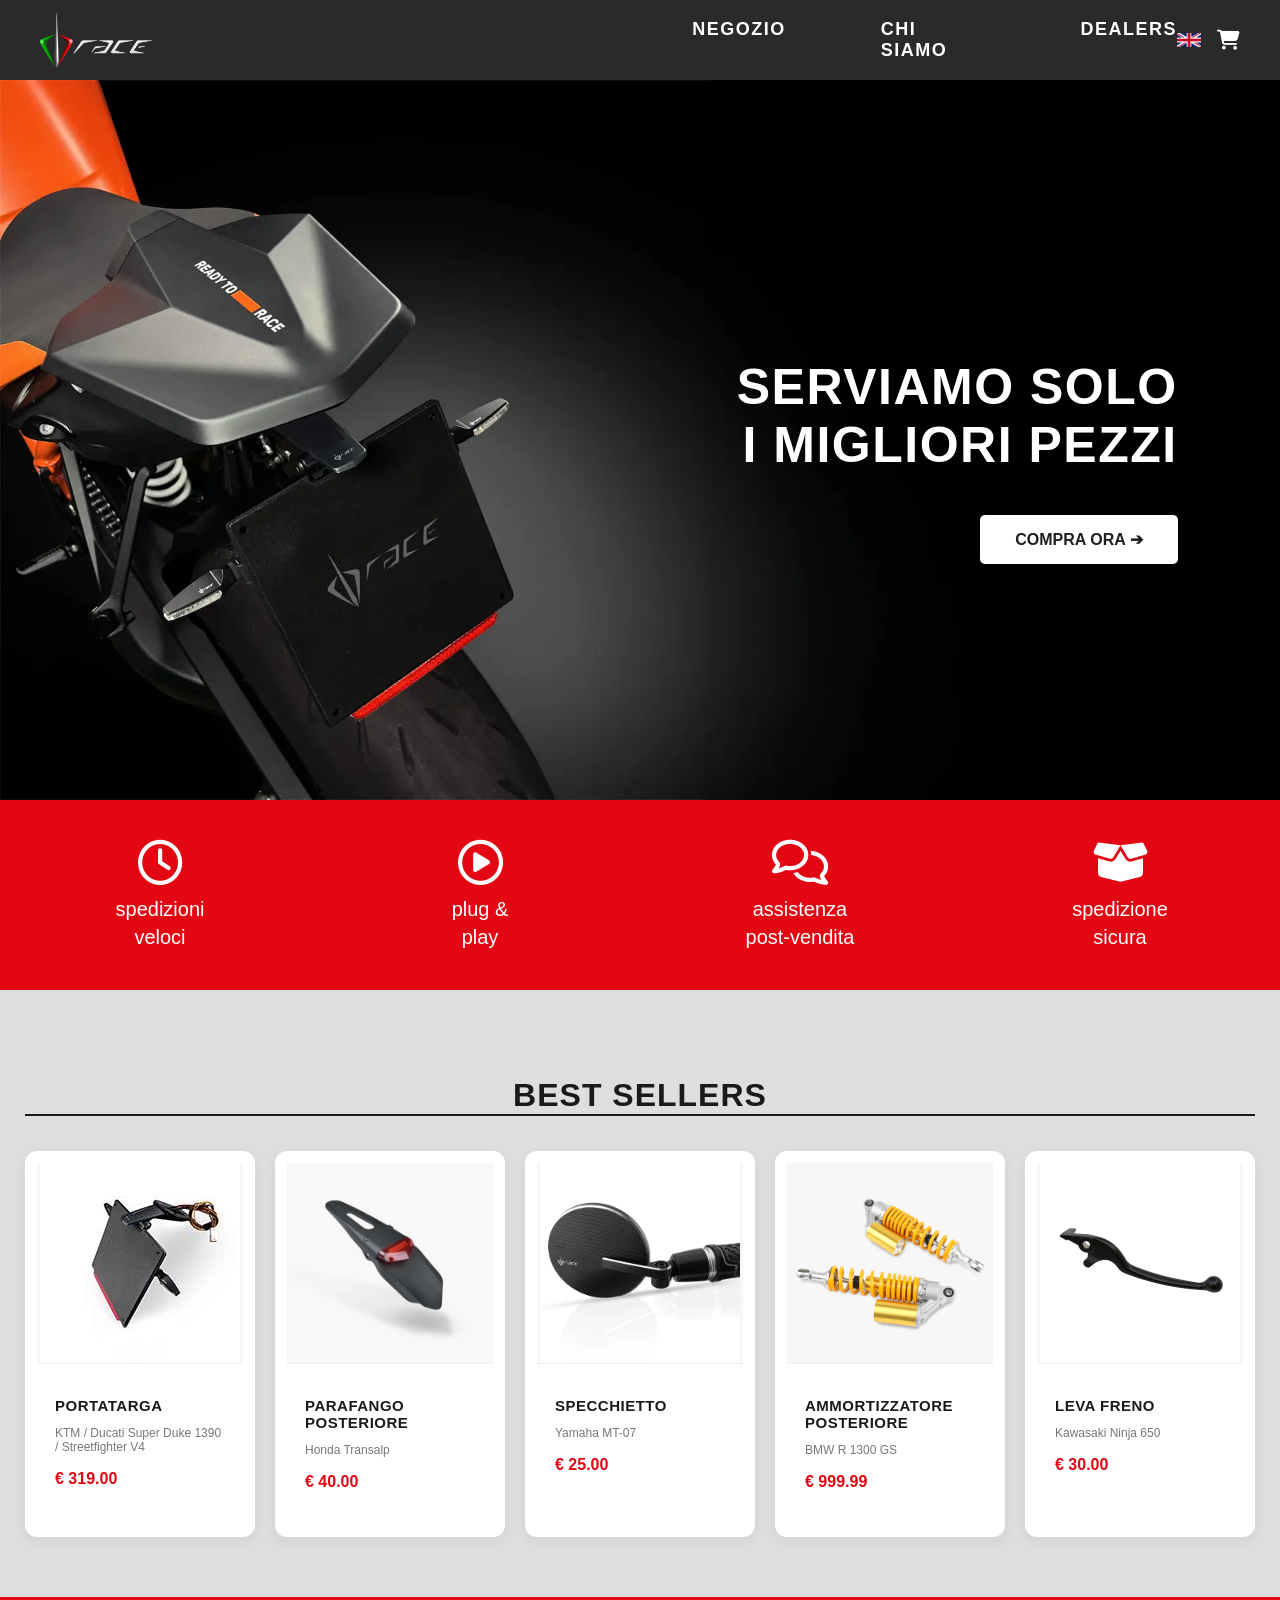
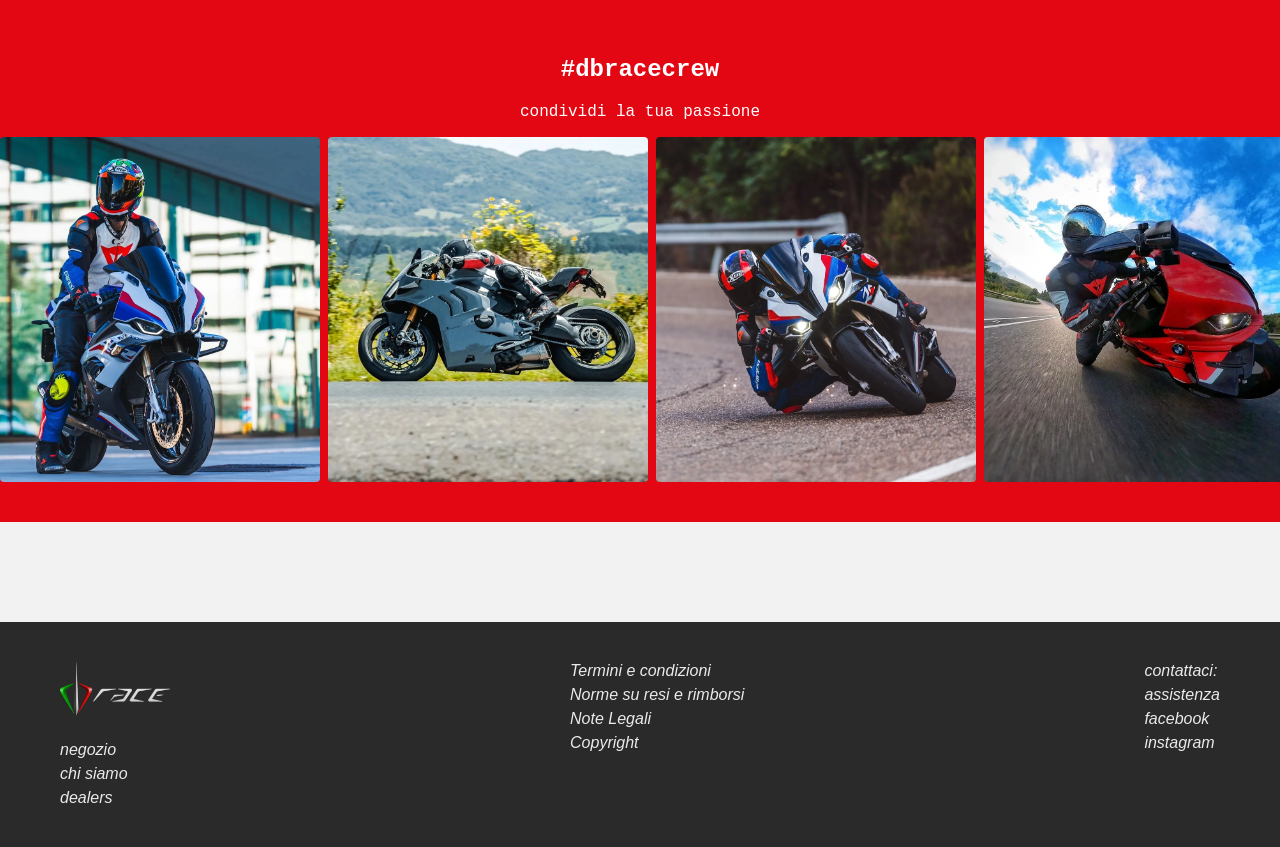
==== commit fe3f29e2: "Refactor index.html structure and styles" ====
--- a/index.html
+++ b/index.html
@@ -415,37 +415,65 @@
 
 </body>
 <script>
-    window.addEventListener('DOMContentLoaded', () => {
-        fetch('bestseller.json')
-            .then(res => res.json())
-            .then(data => {
-                const container = document.getElementById('best-sellers-container');
-
-                data.slice(0, 5).forEach(p => {
-                    const card = document.createElement('div');
-                    card.className = 'product-card';
-
-                    card.innerHTML = `
-                    <a href="prodotto.html?id=${p.numero}&source=bestseller">
-                        
-                        <div class="product-img">
-                            <img src="${p.immagine}" alt="${p.nome}"
-                            onerror="this.src='https://via.placeholder.com/200x180?text=No+Img'">
-                        </div>
-
-                        <div class="product-info">
-                            <h3>${p.nome}</h3>
-                            <p class="subtitle">${p.marca} ${p.modello}</p>
-                            <p class="price">€ ${Number(p.prezzo).toFixed(2)}</p>
-                        </div>
-
-                    </a>
-                `;
-
-                    container.appendChild(card);
-                });
-            })
-            .catch(err => console.error("Errore caricamento:", err));
+    // ==========================
+    // BEST SELLERS MULTILINGUA
+    // ==========================
+
+    window.addEventListener('DOMContentLoaded', async () => {
+
+        const container = document.getElementById('best-sellers-container');
+
+        let currentLang = localStorage.getItem("language") || "it";
+
+        // mapping file lingua
+        const fileMap = {
+            it: "bestseller-it.json",
+            en: "bestseller-en.json"
+        };
+
+        const file = fileMap[currentLang] || fileMap.it;
+
+        try {
+
+            const res = await fetch(file);
+
+            if (!res.ok) {
+                throw new Error("Impossibile caricare best sellers");
+            }
+
+            const data = await res.json();
+
+            container.innerHTML = '';
+
+            data.slice(0, 5).forEach(p => {
+
+                const card = document.createElement('div');
+                card.className = 'product-card';
+
+                card.innerHTML = `
+                <a href="prodotto.html?id=${p.numero}&source=bestseller">
+
+                    <div class="product-img">
+                        <img src="${p.immagine}" 
+                             alt="${p.nome}"
+                             onerror="this.src='https://via.placeholder.com/200x180?text=No+Img'">
+                    </div>
+
+                    <div class="product-info">
+                        <h3>${p.nome}</h3>
+                        <p class="subtitle">${p.marca} ${p.modello}</p>
+                        <p class="price">€ ${Number(p.prezzo).toFixed(2)}</p>
+                    </div>
+
+                </a>
+            `;
+
+                container.appendChild(card);
+            });
+
+        } catch (err) {
+            console.error("Errore caricamento best sellers:", err);
+        }
     });
 </script>
 
